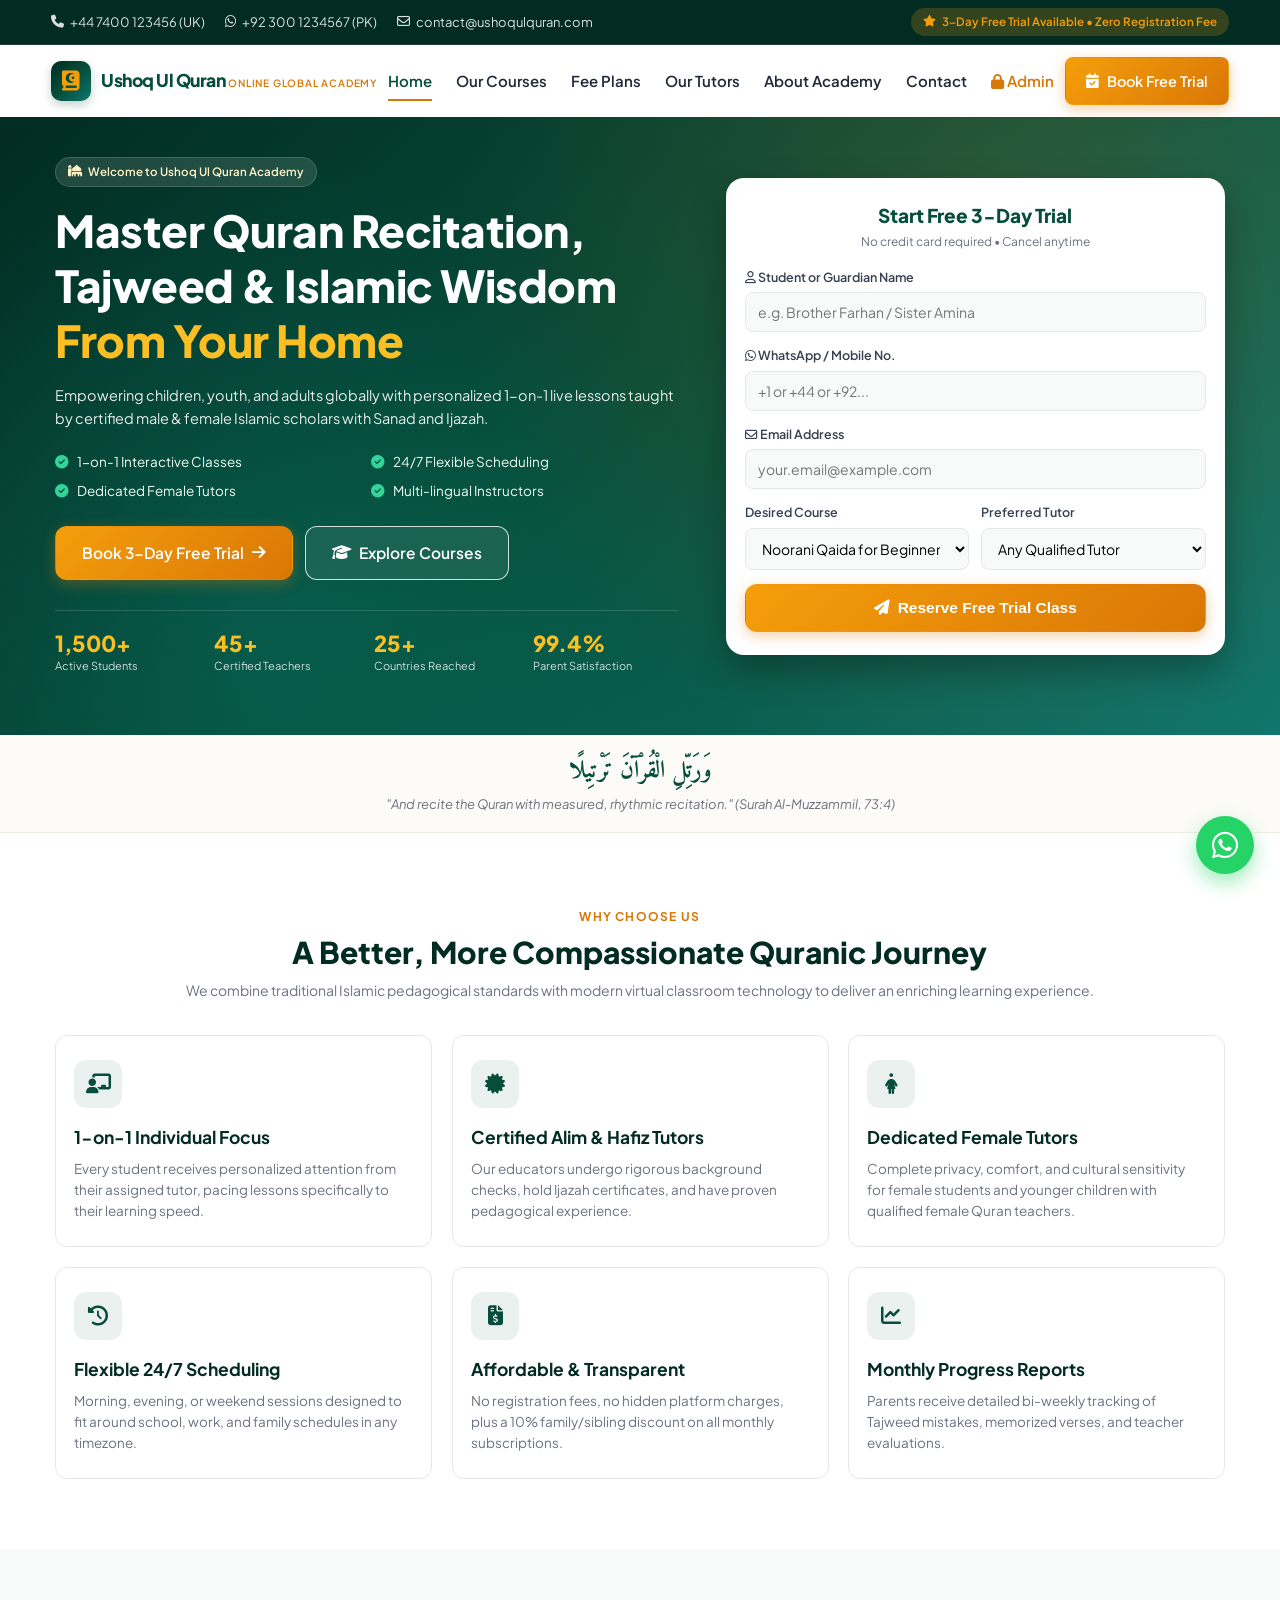
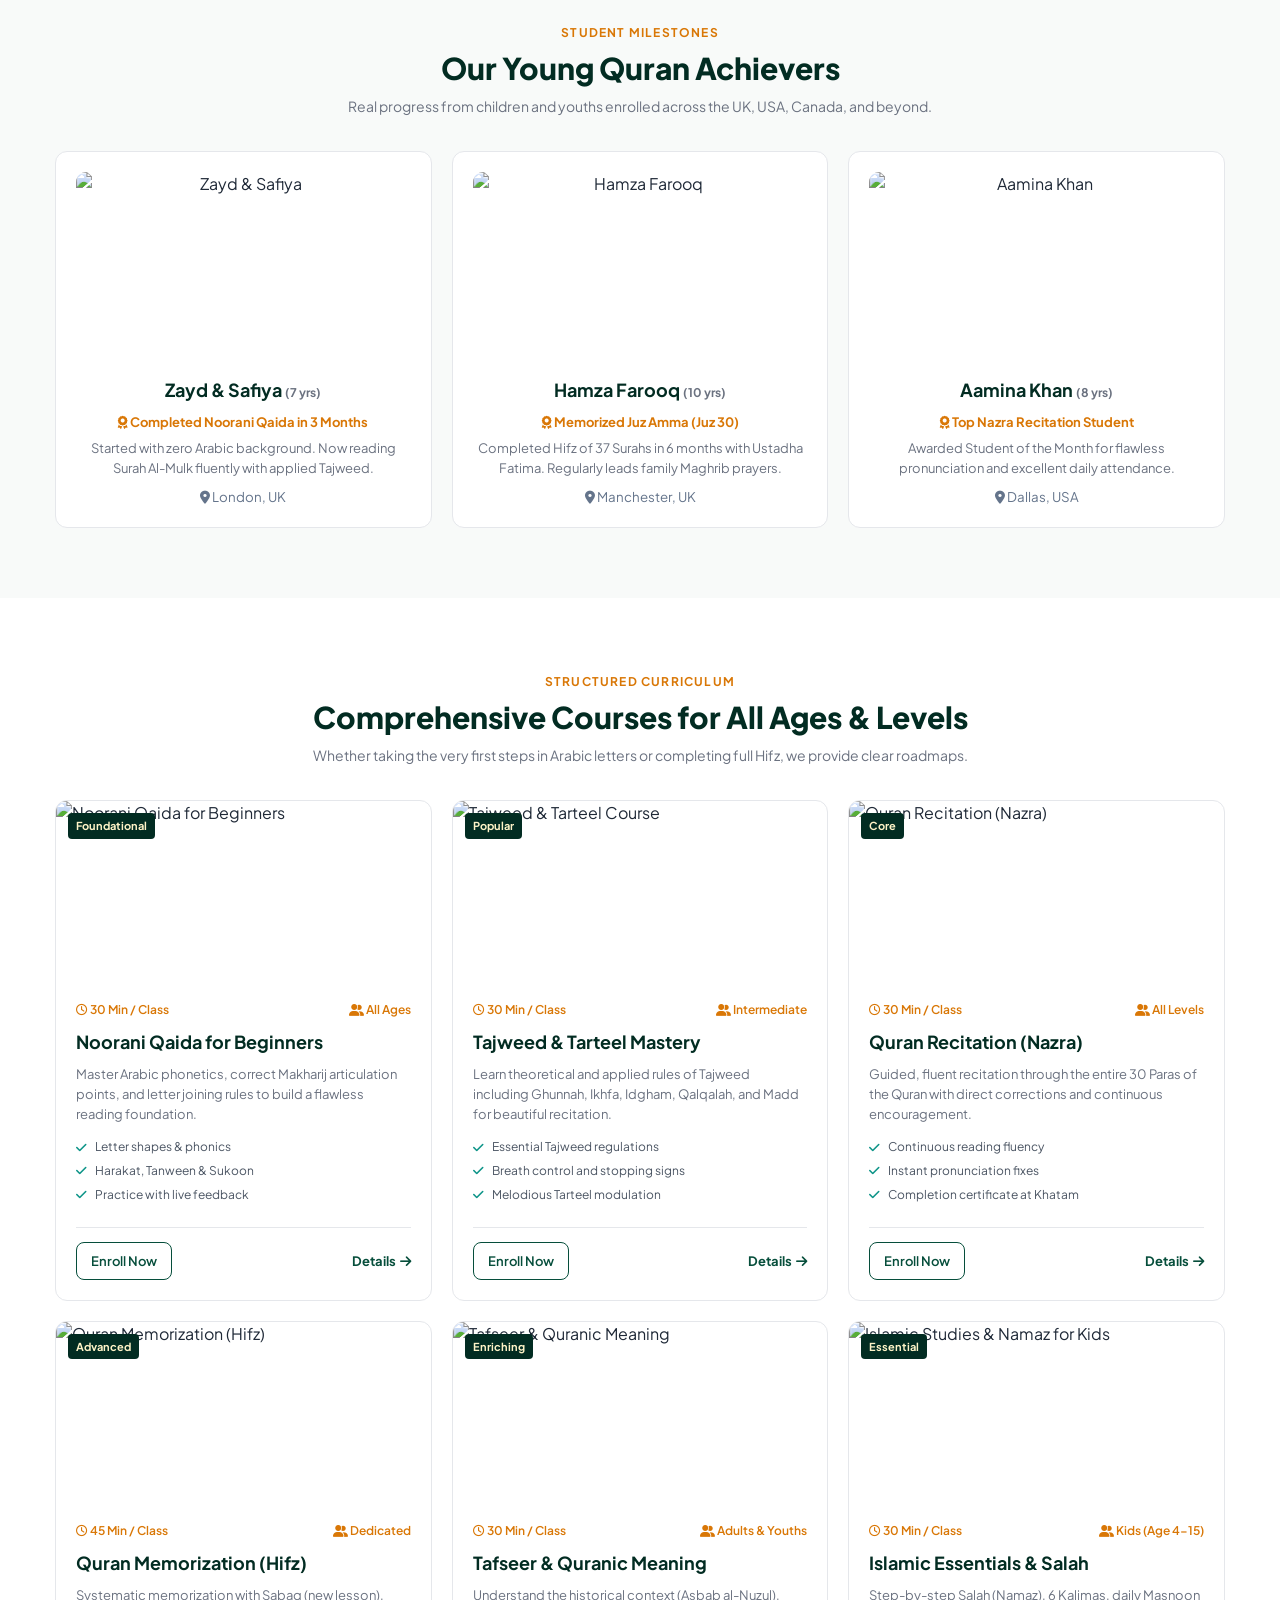
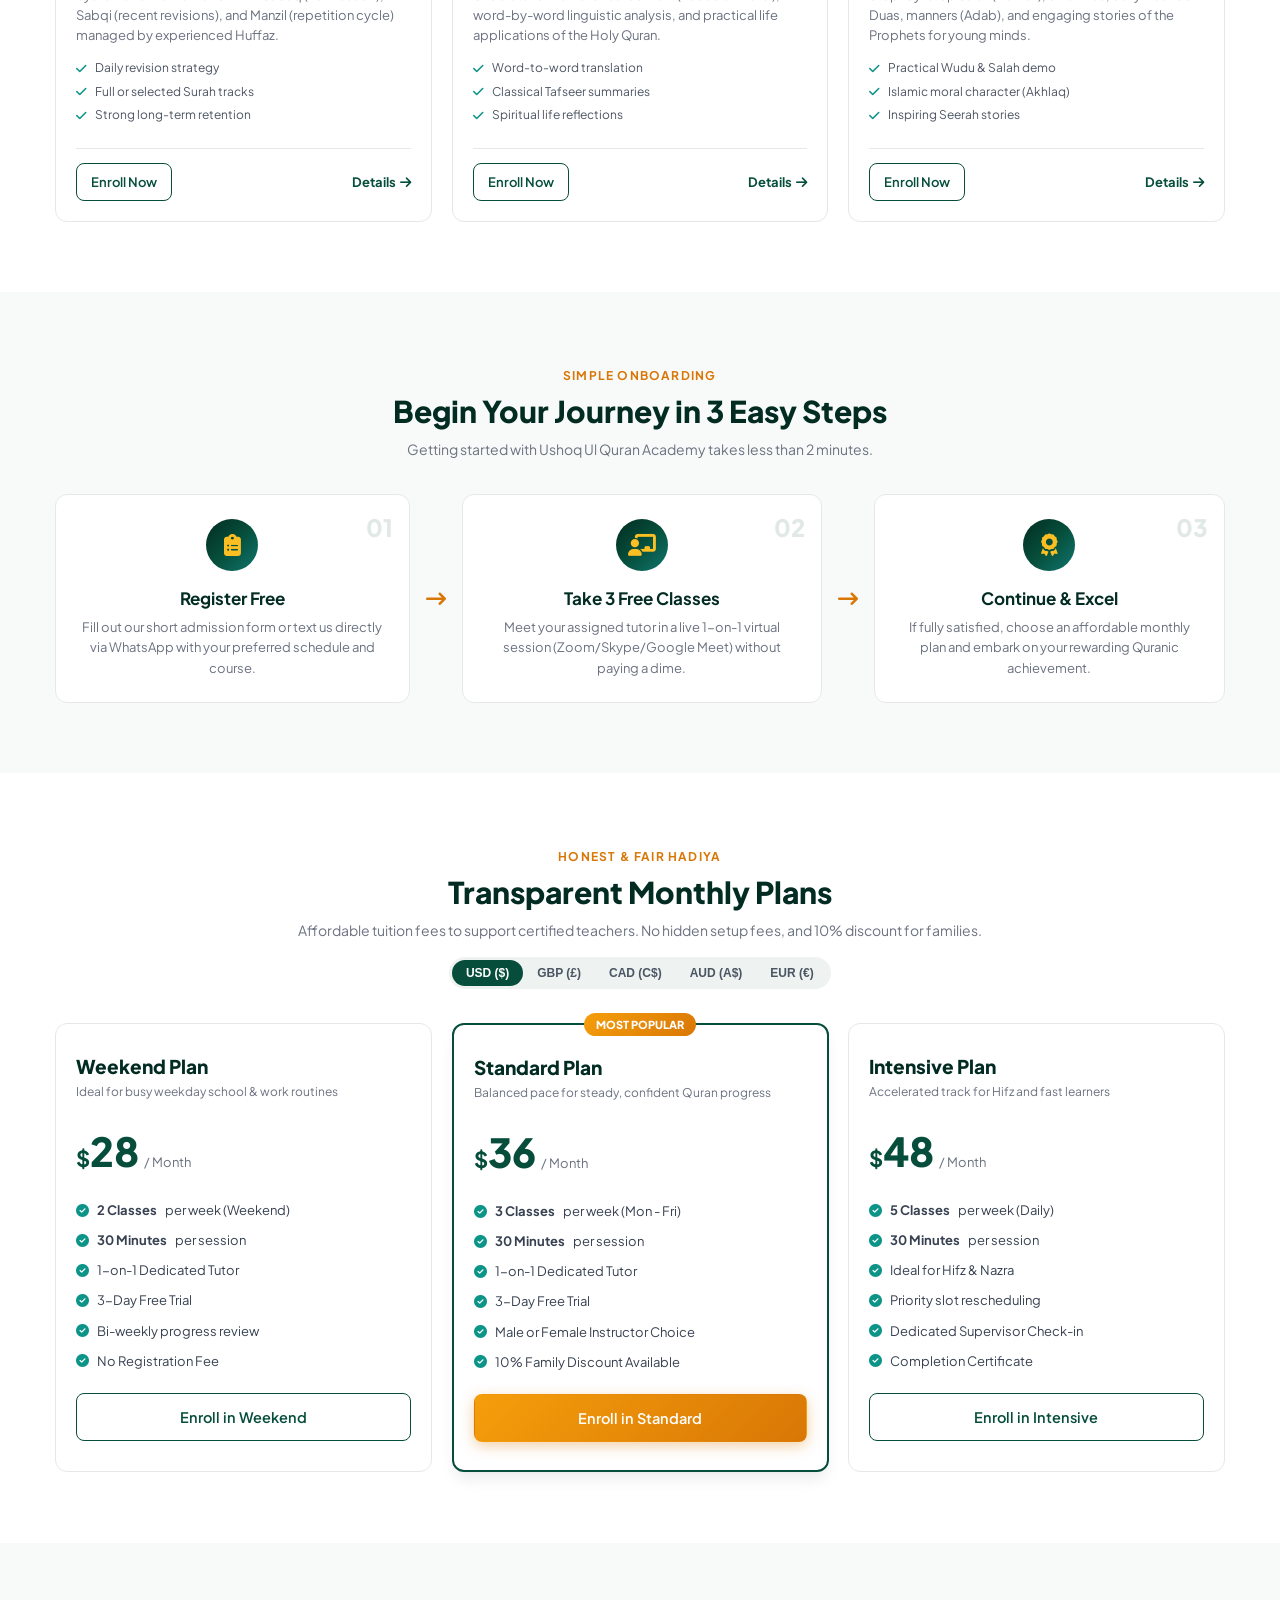
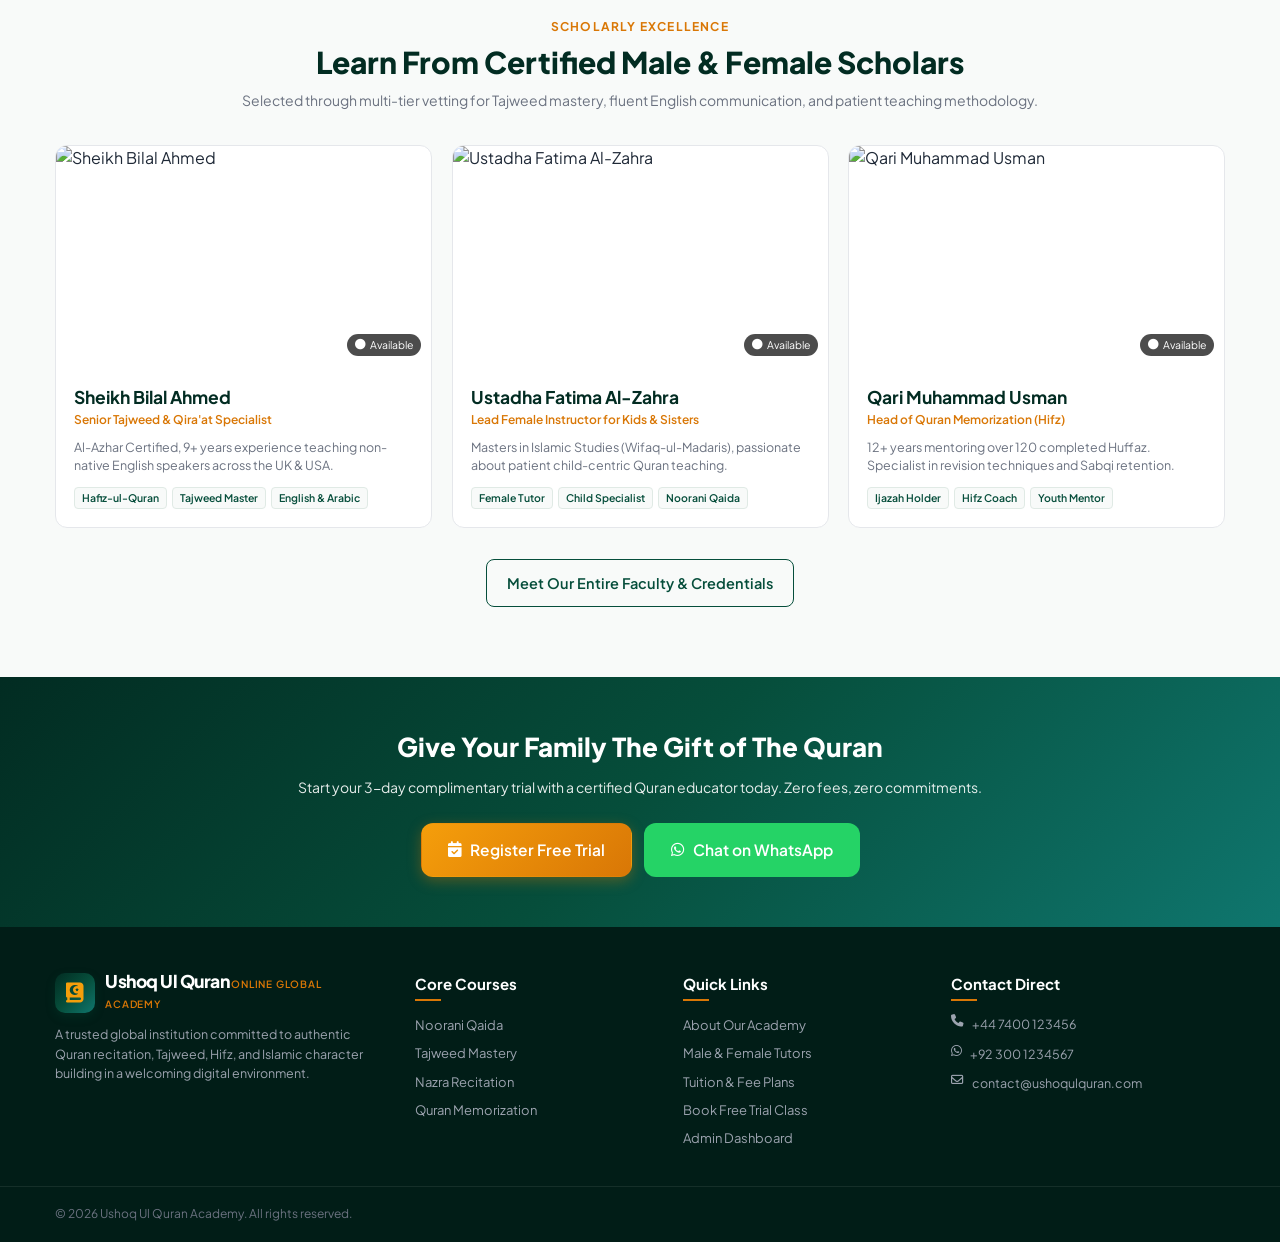
==== index.html @ ecee9811 "Initial commit: Ushoq Ul Quran Academy complete website with Supabase integration, admin dashboard, " ====
<!DOCTYPE html>
<html lang="en">
<head>
  <meta charset="UTF-8" />
  <meta name="viewport" content="width=device-width, initial-scale=1.0, maximum-scale=5.0" />
  <title>Ushoq Ul Quran Academy | Live 1-on-1 Online Quran & Islamic Classes</title>
  <meta name="description" content="Learn Quran online with certified male and female scholars. Tajweed, Noorani Qaida, Hifz, Tafseer, and Arabic classes with flexible schedules & 3 days free trial." />
  <link rel="preconnect" href="https://fonts.googleapis.com">
  <link rel="preconnect" href="https://fonts.gstatic.com" crossorigin>
  <link href="https://fonts.googleapis.com/css2?family=Amiri:ital,wght@0,400;0,700;1,400&family=Plus+Jakarta+Sans:wght@300;400;500;600;700;800&display=swap" rel="stylesheet">
  <link rel="stylesheet" href="https://cdnjs.cloudflare.com/ajax/libs/font-awesome/6.4.0/css/all.min.css">
  <link rel="stylesheet" href="css/style.css" />
  <!-- Security & DevTools Deterrence System -->
  <script src="js/security.js"></script>
  <!-- Supabase CDN Client -->
  <script src="https://cdn.jsdelivr.net/npm/@supabase/supabase-js@2"></script>
</head>
<body>

  <!-- Page Preloader (Islamic Motif & Glowing Spinner) -->
  <div id="pagePreloader" class="page-preloader" aria-hidden="true">
    <div class="preloader-content">
      <div class="preloader-spinner-ring">
        <div class="spinner-circle"></div>
        <div class="preloader-icon-wrap">
          <i class="fa-solid fa-book-quran"></i>
        </div>
      </div>
      <div class="preloader-brand">
        <span class="preloader-title">Ushoq Ul Quran</span>
        <span class="preloader-subtitle">Online Global Academy</span>
      </div>
      <div class="preloader-bar">
        <div class="preloader-progress"></div>
      </div>
    </div>
  </div>

  <!-- Top Announcement Bar -->
  <div class="top-bar">
    <div class="container top-bar-content">
      <div class="top-info">
        <span><i class="fa-solid fa-phone"></i> +44 7400 123456 (UK)</span>
        <span><i class="fa-brands fa-whatsapp"></i> +92 300 1234567 (PK)</span>
        <span><i class="fa-regular fa-envelope"></i> contact@ushoqulquran.com</span>
      </div>
      <div class="top-actions">
        <span class="badge"><i class="fa-solid fa-star"></i> 3-Day Free Trial Available • Zero Registration Fee</span>
        <!-- Top socials: Rendered dynamically, ONLY showing added channels -->
        <div class="top-socials"></div>
      </div>
    </div>
  </div>

  <!-- Header / Navigation -->
  <header class="site-header" id="header">
    <div class="container header-container">
      <a href="index.html" class="logo">
        <div class="logo-icon"><i class="fa-solid fa-book-quran"></i></div>
        <div class="logo-text">
          <span class="brand-title">Ushoq Ul Quran</span>
          <span class="brand-sub">Online Global Academy</span>
        </div>
      </a>

      <nav class="nav-menu" id="navMenu">
        <a href="index.html" class="nav-link active">Home</a>
        <a href="courses.html" class="nav-link">Our Courses</a>
        <a href="fee-plans.html" class="nav-link">Fee Plans</a>
        <a href="tutors.html" class="nav-link">Our Tutors</a>
        <a href="about.html" class="nav-link">About Academy</a>
        <a href="contact.html" class="nav-link">Contact</a>
        <a href="admin.html" class="nav-link" style="color:var(--accent);"><i class="fa-solid fa-lock"></i> Admin</a>
        <a href="admission.html" class="btn btn-outline nav-cta-mobile">Free Trial Registration</a>
      </nav>

      <div class="header-right">
        <a href="admission.html" class="btn btn-primary"><i class="fa-solid fa-calendar-check"></i> Book Free Trial</a>
        <button class="mobile-toggle" id="mobileToggle" aria-label="Toggle navigation">
          <span></span><span></span><span></span>
        </button>
      </div>
    </div>
  </header>

  <!-- Hero Section -->
  <section class="hero-section">
    <div class="hero-bg-overlay"></div>
    <div class="container hero-container">
      <div class="hero-content anim-left">
        <span class="hero-tag"><i class="fa-solid fa-mosque"></i> Welcome to Ushoq Ul Quran Academy</span>
        <h1 class="hero-title">
          Master Quran Recitation, Tajweed & Islamic Wisdom <span class="highlight">From Your Home</span>
        </h1>
        <p class="hero-description">
          Empowering children, youth, and adults globally with personalized 1-on-1 live lessons taught by certified male & female Islamic scholars with Sanad and Ijazah.
        </p>

        <div class="hero-features-row">
          <div class="h-feat"><i class="fa-solid fa-circle-check"></i> 1-on-1 Interactive Classes</div>
          <div class="h-feat"><i class="fa-solid fa-circle-check"></i> 24/7 Flexible Scheduling</div>
          <div class="h-feat"><i class="fa-solid fa-circle-check"></i> Dedicated Female Tutors</div>
          <div class="h-feat"><i class="fa-solid fa-circle-check"></i> Multi-lingual Instructors</div>
        </div>

        <div class="hero-cta-group">
          <a href="admission.html" class="btn btn-primary btn-lg">
            <span>Book 3-Day Free Trial</span>
            <i class="fa-solid fa-arrow-right"></i>
          </a>
          <a href="#courses" class="btn btn-outline-white btn-lg">
            <i class="fa-solid fa-graduation-cap"></i> Explore Courses
          </a>
        </div>

        <div class="hero-stats">
          <div class="stat-card">
            <h4>1,500+</h4>
            <p>Active Students</p>
          </div>
          <div class="stat-card">
            <h4>45+</h4>
            <p>Certified Teachers</p>
          </div>
          <div class="stat-card">
            <h4>25+</h4>
            <p>Countries Reached</p>
          </div>
          <div class="stat-card">
            <h4>99.4%</h4>
            <p>Parent Satisfaction</p>
          </div>
        </div>
      </div>

      <!-- Quick Lead Card (Syncs with Supabase) -->
      <div class="hero-form-wrapper anim-right">
        <div class="lead-form-card">
          <div class="form-header">
            <h3>Start Free 3-Day Trial</h3>
            <p>No credit card required • Cancel anytime</p>
          </div>
          <form class="lead-form" id="quickTrialForm" onsubmit="handleQuickForm(event)">
            <div class="form-group">
              <label><i class="fa-regular fa-user"></i> Student or Guardian Name</label>
              <input type="text" required placeholder="e.g. Brother Farhan / Sister Amina" id="leadName" />
            </div>
            <div class="form-group">
              <label><i class="fa-brands fa-whatsapp"></i> WhatsApp / Mobile No.</label>
              <input type="tel" required placeholder="+1 or +44 or +92..." id="leadPhone" />
            </div>
            <div class="form-group">
              <label><i class="fa-regular fa-envelope"></i> Email Address</label>
              <input type="email" required placeholder="your.email@example.com" id="leadEmail" />
            </div>
            <div class="form-row">
              <div class="form-group half">
                <label>Desired Course</label>
                <select id="leadCourse">
                  <option>Noorani Qaida for Beginners</option>
                  <option>Tajweed & Recitation</option>
                  <option>Quran Memorization (Hifz)</option>
                  <option>Tafseer & Translation</option>
                  <option>Islamic Studies For Kids</option>
                  <option>Quranic Arabic</option>
                </select>
              </div>
              <div class="form-group half">
                <label>Preferred Tutor</label>
                <select id="leadTutor">
                  <option>Any Qualified Tutor</option>
                  <option>Female Tutor Only</option>
                  <option>Male Tutor Only</option>
                </select>
              </div>
            </div>
            <button type="submit" class="btn btn-primary btn-block btn-lg">
              <i class="fa-solid fa-paper-plane"></i> Reserve Free Trial Class
            </button>
            <div id="quickFormStatus" class="form-status"></div>
          </form>
        </div>
      </div>
    </div>
  </section>

  <!-- Quranic Verse Banner -->
  <section class="verse-bar anim-zoom">
    <div class="container text-center">
      <div class="verse-arabic">وَرَتِّلِ الْقُرْآنَ تَرْتِيلًا</div>
      <p class="verse-trans">"And recite the Quran with measured, rhythmic recitation." (Surah Al-Muzzammil, 73:4)</p>
    </div>
  </section>

  <!-- Value Pillars -->
  <section class="section pillars-section">
    <div class="container">
      <div class="section-heading text-center anim-up">
        <span class="sub-title">Why Choose Us</span>
        <h2>A Better, More Compassionate Quranic Journey</h2>
        <p class="section-desc">We combine traditional Islamic pedagogical standards with modern virtual classroom technology to deliver an enriching learning experience.</p>
      </div>

      <div class="pillars-grid">
        <div class="pillar-card anim-up anim-delay-1">
          <div class="pillar-icon"><i class="fa-solid fa-chalkboard-user"></i></div>
          <h3>1-on-1 Individual Focus</h3>
          <p>Every student receives personalized attention from their assigned tutor, pacing lessons specifically to their learning speed.</p>
        </div>
        <div class="pillar-card anim-up anim-delay-2">
          <div class="pillar-icon"><i class="fa-solid fa-certificate"></i></div>
          <h3>Certified Alim & Hafiz Tutors</h3>
          <p>Our educators undergo rigorous background checks, hold Ijazah certificates, and have proven pedagogical experience.</p>
        </div>
        <div class="pillar-card anim-up anim-delay-3">
          <div class="pillar-icon"><i class="fa-solid fa-person-dress"></i></div>
          <h3>Dedicated Female Tutors</h3>
          <p>Complete privacy, comfort, and cultural sensitivity for female students and younger children with qualified female Quran teachers.</p>
        </div>
        <div class="pillar-card anim-up anim-delay-1">
          <div class="pillar-icon"><i class="fa-solid fa-clock-rotate-left"></i></div>
          <h3>Flexible 24/7 Scheduling</h3>
          <p>Morning, evening, or weekend sessions designed to fit around school, work, and family schedules in any timezone.</p>
        </div>
        <div class="pillar-card anim-up anim-delay-2">
          <div class="pillar-icon"><i class="fa-solid fa-file-invoice-dollar"></i></div>
          <h3>Affordable & Transparent</h3>
          <p>No registration fees, no hidden platform charges, plus a 10% family/sibling discount on all monthly subscriptions.</p>
        </div>
        <div class="pillar-card anim-up anim-delay-3">
          <div class="pillar-icon"><i class="fa-solid fa-chart-line"></i></div>
          <h3>Monthly Progress Reports</h3>
          <p>Parents receive detailed bi-weekly tracking of Tajweed mistakes, memorized verses, and teacher evaluations.</p>
        </div>
      </div>
    </div>
  </section>

  <!-- Children & Student Showcase (Dynamic from Supabase) -->
  <section class="section bg-light" id="showcase">
    <div class="container">
      <div class="section-heading text-center">
        <span class="sub-title">Student Milestones</span>
        <h2>Our Young Quran Achievers</h2>
        <p class="section-desc">Real progress from children and youths enrolled across the UK, USA, Canada, and beyond.</p>
      </div>

      <div class="pillars-grid" id="studentShowcaseGrid">
        <div class="pillar-card" style="padding:20px; text-align:center;">
          <img src="https://images.unsplash.com/photo-1543269865-cbf427effbad?auto=format&fit=crop&w=600&q=80" alt="Zayd & Safiya" style="width:100%; height:190px; border-radius:10px; object-fit:cover; margin-bottom:14px;" />
          <h3 style="font-size:18px;">Zayd & Safiya <small style="font-size:12px; color:var(--text-muted);">(7 yrs)</small></h3>
          <p style="color:var(--accent); font-weight:700; font-size:13px; margin-bottom:6px;"><i class="fa-solid fa-award"></i> Completed Noorani Qaida in 3 Months</p>
          <p style="font-size:13px; color:var(--text-muted);">Started with zero Arabic background. Now reading Surah Al-Mulk fluently with applied Tajweed.</p>
          <small style="color:#64748b; margin-top:8px; display:block;"><i class="fa-solid fa-location-dot"></i> London, UK</small>
        </div>

        <div class="pillar-card" style="padding:20px; text-align:center;">
          <img src="https://images.unsplash.com/photo-1503454537195-1dcabb73ffb9?auto=format&fit=crop&w=600&q=80" alt="Hamza Farooq" style="width:100%; height:190px; border-radius:10px; object-fit:cover; margin-bottom:14px;" />
          <h3 style="font-size:18px;">Hamza Farooq <small style="font-size:12px; color:var(--text-muted);">(10 yrs)</small></h3>
          <p style="color:var(--accent); font-weight:700; font-size:13px; margin-bottom:6px;"><i class="fa-solid fa-award"></i> Memorized Juz Amma (Juz 30)</p>
          <p style="font-size:13px; color:var(--text-muted);">Completed Hifz of 37 Surahs in 6 months with Ustadha Fatima. Regularly leads family Maghrib prayers.</p>
          <small style="color:#64748b; margin-top:8px; display:block;"><i class="fa-solid fa-location-dot"></i> Manchester, UK</small>
        </div>

        <div class="pillar-card" style="padding:20px; text-align:center;">
          <img src="https://images.unsplash.com/photo-1516627145497-ae6968895b74?auto=format&fit=crop&w=600&q=80" alt="Aamina Khan" style="width:100%; height:190px; border-radius:10px; object-fit:cover; margin-bottom:14px;" />
          <h3 style="font-size:18px;">Aamina Khan <small style="font-size:12px; color:var(--text-muted);">(8 yrs)</small></h3>
          <p style="color:var(--accent); font-weight:700; font-size:13px; margin-bottom:6px;"><i class="fa-solid fa-award"></i> Top Nazra Recitation Student</p>
          <p style="font-size:13px; color:var(--text-muted);">Awarded Student of the Month for flawless pronunciation and excellent daily attendance.</p>
          <small style="color:#64748b; margin-top:8px; display:block;"><i class="fa-solid fa-location-dot"></i> Dallas, USA</small>
        </div>
      </div>
    </div>
  </section>

  <!-- Courses Section -->
  <section class="section courses-section" id="courses">
    <div class="container">
      <div class="section-heading text-center">
        <span class="sub-title">Structured Curriculum</span>
        <h2>Comprehensive Courses for All Ages & Levels</h2>
        <p class="section-desc">Whether taking the very first steps in Arabic letters or completing full Hifz, we provide clear roadmaps.</p>
      </div>

      <div class="courses-grid">
        <!-- Course 1 -->
        <div class="course-card">
          <div class="course-thumb">
            <img src="https://images.unsplash.com/photo-1609599006353-e629aaabfeae?auto=format&fit=crop&w=700&q=80" alt="Noorani Qaida for Beginners" />
            <span class="course-badge">Foundational</span>
          </div>
          <div class="course-body">
            <div class="course-meta">
              <span><i class="fa-regular fa-clock"></i> 30 Min / Class</span>
              <span><i class="fa-solid fa-user-group"></i> All Ages</span>
            </div>
            <h3>Noorani Qaida for Beginners</h3>
            <p>Master Arabic phonetics, correct Makharij articulation points, and letter joining rules to build a flawless reading foundation.</p>
            <ul class="course-highlights">
              <li><i class="fa-solid fa-check"></i> Letter shapes & phonics</li>
              <li><i class="fa-solid fa-check"></i> Harakat, Tanween & Sukoon</li>
              <li><i class="fa-solid fa-check"></i> Practice with live feedback</li>
            </ul>
            <div class="course-footer">
              <a href="admission.html?course=Noorani+Qaida" class="btn btn-outline btn-sm">Enroll Now</a>
              <a href="courses.html#qaida" class="learn-link">Details <i class="fa-solid fa-arrow-right"></i></a>
            </div>
          </div>
        </div>

        <!-- Course 2 -->
        <div class="course-card">
          <div class="course-thumb">
            <img src="https://images.unsplash.com/photo-1585036156171-384164a8c675?auto=format&fit=crop&w=700&q=80" alt="Tajweed & Tarteel Course" />
            <span class="course-badge">Popular</span>
          </div>
          <div class="course-body">
            <div class="course-meta">
              <span><i class="fa-regular fa-clock"></i> 30 Min / Class</span>
              <span><i class="fa-solid fa-user-group"></i> Intermediate</span>
            </div>
            <h3>Tajweed & Tarteel Mastery</h3>
            <p>Learn theoretical and applied rules of Tajweed including Ghunnah, Ikhfa, Idgham, Qalqalah, and Madd for beautiful recitation.</p>
            <ul class="course-highlights">
              <li><i class="fa-solid fa-check"></i> Essential Tajweed regulations</li>
              <li><i class="fa-solid fa-check"></i> Breath control and stopping signs</li>
              <li><i class="fa-solid fa-check"></i> Melodious Tarteel modulation</li>
            </ul>
            <div class="course-footer">
              <a href="admission.html?course=Tajweed" class="btn btn-outline btn-sm">Enroll Now</a>
              <a href="courses.html#tajweed" class="learn-link">Details <i class="fa-solid fa-arrow-right"></i></a>
            </div>
          </div>
        </div>

        <!-- Course 3 -->
        <div class="course-card">
          <div class="course-thumb">
            <img src="https://images.unsplash.com/photo-1564769625905-50e93615e769?auto=format&fit=crop&w=700&q=80" alt="Quran Recitation (Nazra)" />
            <span class="course-badge">Core</span>
          </div>
          <div class="course-body">
            <div class="course-meta">
              <span><i class="fa-regular fa-clock"></i> 30 Min / Class</span>
              <span><i class="fa-solid fa-user-group"></i> All Levels</span>
            </div>
            <h3>Quran Recitation (Nazra)</h3>
            <p>Guided, fluent recitation through the entire 30 Paras of the Quran with direct corrections and continuous encouragement.</p>
            <ul class="course-highlights">
              <li><i class="fa-solid fa-check"></i> Continuous reading fluency</li>
              <li><i class="fa-solid fa-check"></i> Instant pronunciation fixes</li>
              <li><i class="fa-solid fa-check"></i> Completion certificate at Khatam</li>
            </ul>
            <div class="course-footer">
              <a href="admission.html?course=Recitation" class="btn btn-outline btn-sm">Enroll Now</a>
              <a href="courses.html#recitation" class="learn-link">Details <i class="fa-solid fa-arrow-right"></i></a>
            </div>
          </div>
        </div>

        <!-- Course 4 -->
        <div class="course-card">
          <div class="course-thumb">
            <img src="https://images.unsplash.com/photo-1542816417-0983c9c9ad53?auto=format&fit=crop&w=700&q=80" alt="Quran Memorization (Hifz)" />
            <span class="course-badge">Advanced</span>
          </div>
          <div class="course-body">
            <div class="course-meta">
              <span><i class="fa-regular fa-clock"></i> 45 Min / Class</span>
              <span><i class="fa-solid fa-user-group"></i> Dedicated</span>
            </div>
            <h3>Quran Memorization (Hifz)</h3>
            <p>Systematic memorization with Sabaq (new lesson), Sabqi (recent revisions), and Manzil (repetition cycle) managed by experienced Huffaz.</p>
            <ul class="course-highlights">
              <li><i class="fa-solid fa-check"></i> Daily revision strategy</li>
              <li><i class="fa-solid fa-check"></i> Full or selected Surah tracks</li>
              <li><i class="fa-solid fa-check"></i> Strong long-term retention</li>
            </ul>
            <div class="course-footer">
              <a href="admission.html?course=Hifz" class="btn btn-outline btn-sm">Enroll Now</a>
              <a href="courses.html#hifz" class="learn-link">Details <i class="fa-solid fa-arrow-right"></i></a>
            </div>
          </div>
        </div>

        <!-- Course 5 -->
        <div class="course-card">
          <div class="course-thumb">
            <img src="https://images.unsplash.com/photo-1584281729288-897488f5791a?auto=format&fit=crop&w=700&q=80" alt="Tafseer & Quranic Meaning" />
            <span class="course-badge">Enriching</span>
          </div>
          <div class="course-body">
            <div class="course-meta">
              <span><i class="fa-regular fa-clock"></i> 30 Min / Class</span>
              <span><i class="fa-solid fa-user-group"></i> Adults & Youths</span>
            </div>
            <h3>Tafseer & Quranic Meaning</h3>
            <p>Understand the historical context (Asbab al-Nuzul), word-by-word linguistic analysis, and practical life applications of the Holy Quran.</p>
            <ul class="course-highlights">
              <li><i class="fa-solid fa-check"></i> Word-to-word translation</li>
              <li><i class="fa-solid fa-check"></i> Classical Tafseer summaries</li>
              <li><i class="fa-solid fa-check"></i> Spiritual life reflections</li>
            </ul>
            <div class="course-footer">
              <a href="admission.html?course=Tafseer" class="btn btn-outline btn-sm">Enroll Now</a>
              <a href="courses.html#tafseer" class="learn-link">Details <i class="fa-solid fa-arrow-right"></i></a>
            </div>
          </div>
        </div>

        <!-- Course 6 -->
        <div class="course-card">
          <div class="course-thumb">
            <img src="https://images.unsplash.com/photo-1590076215667-875d4ef2d7ee?auto=format&fit=crop&w=700&q=80" alt="Islamic Studies & Namaz for Kids" />
            <span class="course-badge">Essential</span>
          </div>
          <div class="course-body">
            <div class="course-meta">
              <span><i class="fa-regular fa-clock"></i> 30 Min / Class</span>
              <span><i class="fa-solid fa-user-group"></i> Kids (Age 4-15)</span>
            </div>
            <h3>Islamic Essentials & Salah</h3>
            <p>Step-by-step Salah (Namaz), 6 Kalimas, daily Masnoon Duas, manners (Adab), and engaging stories of the Prophets for young minds.</p>
            <ul class="course-highlights">
              <li><i class="fa-solid fa-check"></i> Practical Wudu & Salah demo</li>
              <li><i class="fa-solid fa-check"></i> Islamic moral character (Akhlaq)</li>
              <li><i class="fa-solid fa-check"></i> Inspiring Seerah stories</li>
            </ul>
            <div class="course-footer">
              <a href="admission.html?course=Islamic+Studies" class="btn btn-outline btn-sm">Enroll Now</a>
              <a href="courses.html#islamic-studies" class="learn-link">Details <i class="fa-solid fa-arrow-right"></i></a>
            </div>
          </div>
        </div>
      </div>
    </div>
  </section>

  <!-- How It Works Section -->
  <section class="section how-it-works bg-light">
    <div class="container">
      <div class="section-heading text-center anim-up">
        <span class="sub-title">Simple Onboarding</span>
        <h2>Begin Your Journey in 3 Easy Steps</h2>
        <p class="section-desc">Getting started with Ushoq Ul Quran Academy takes less than 2 minutes.</p>
      </div>

      <div class="steps-grid">
        <div class="step-card anim-up anim-delay-1">
          <div class="step-num">01</div>
          <div class="step-icon"><i class="fa-solid fa-clipboard-list"></i></div>
          <h3>Register Free</h3>
          <p>Fill out our short admission form or text us directly via WhatsApp with your preferred schedule and course.</p>
        </div>
        <div class="step-arrow"><i class="fa-solid fa-arrow-right-long"></i></div>
        <div class="step-card anim-up anim-delay-2">
          <div class="step-num">02</div>
          <div class="step-icon"><i class="fa-solid fa-chalkboard-user"></i></div>
          <h3>Take 3 Free Classes</h3>
          <p>Meet your assigned tutor in a live 1-on-1 virtual session (Zoom/Skype/Google Meet) without paying a dime.</p>
        </div>
        <div class="step-arrow"><i class="fa-solid fa-arrow-right-long"></i></div>
        <div class="step-card anim-up anim-delay-3">
          <div class="step-num">03</div>
          <div class="step-icon"><i class="fa-solid fa-award"></i></div>
          <h3>Continue & Excel</h3>
          <p>If fully satisfied, choose an affordable monthly plan and embark on your rewarding Quranic achievement.</p>
        </div>
      </div>
    </div>
  </section>

  <!-- Pricing Preview Section -->
  <section class="section pricing-section" id="pricing">
    <div class="container">
      <div class="section-heading text-center anim-up">
        <span class="sub-title">Honest & Fair Hadiya</span>
        <h2>Transparent Monthly Plans</h2>
        <p class="section-desc">Affordable tuition fees to support certified teachers. No hidden setup fees, and 10% discount for families.</p>

        <!-- Currency Selector -->
        <div class="currency-tabs" id="currencyTabs">
          <button class="curr-btn active" data-curr="usd">USD ($)</button>
          <button class="curr-btn" data-curr="gbp">GBP (£)</button>
          <button class="curr-btn" data-curr="cad">CAD (C$)</button>
          <button class="curr-btn" data-curr="aud">AUD (A$)</button>
          <button class="curr-btn" data-curr="eur">EUR (€)</button>
        </div>
      </div>

      <div class="pricing-grid" id="pricingGrid">
        <!-- Weekend Plan -->
        <div class="price-card anim-up anim-delay-1">
          <div class="price-header">
            <h3>Weekend Plan</h3>
            <p>Ideal for busy weekday school & work routines</p>
          </div>
          <div class="price-value">
            <span class="curr-symbol">$</span><span class="curr-val" data-usd="28" data-gbp="20" data-cad="38" data-aud="42" data-eur="26">28</span>
            <span class="period">/ Month</span>
          </div>
          <ul class="price-features">
            <li><i class="fa-solid fa-circle-check"></i> <strong>2 Classes</strong> per week (Weekend)</li>
            <li><i class="fa-solid fa-circle-check"></i> <strong>30 Minutes</strong> per session</li>
            <li><i class="fa-solid fa-circle-check"></i> 1-on-1 Dedicated Tutor</li>
            <li><i class="fa-solid fa-circle-check"></i> 3-Day Free Trial</li>
            <li><i class="fa-solid fa-circle-check"></i> Bi-weekly progress review</li>
            <li><i class="fa-solid fa-circle-check"></i> No Registration Fee</li>
          </ul>
          <a href="admission.html?plan=Weekend" class="btn btn-outline btn-block">Enroll in Weekend</a>
        </div>

        <!-- Standard Plan (Featured) -->
        <div class="price-card featured anim-up anim-delay-2">
          <div class="featured-ribbon">Most Popular</div>
          <div class="price-header">
            <h3>Standard Plan</h3>
            <p>Balanced pace for steady, confident Quran progress</p>
          </div>
          <div class="price-value">
            <span class="curr-symbol">$</span><span class="curr-val" data-usd="36" data-gbp="26" data-cad="48" data-aud="54" data-eur="34">36</span>
            <span class="period">/ Month</span>
          </div>
          <ul class="price-features">
            <li><i class="fa-solid fa-circle-check"></i> <strong>3 Classes</strong> per week (Mon - Fri)</li>
            <li><i class="fa-solid fa-circle-check"></i> <strong>30 Minutes</strong> per session</li>
            <li><i class="fa-solid fa-circle-check"></i> 1-on-1 Dedicated Tutor</li>
            <li><i class="fa-solid fa-circle-check"></i> 3-Day Free Trial</li>
            <li><i class="fa-solid fa-circle-check"></i> Male or Female Instructor Choice</li>
            <li><i class="fa-solid fa-circle-check"></i> 10% Family Discount Available</li>
          </ul>
          <a href="admission.html?plan=Standard" class="btn btn-primary btn-block">Enroll in Standard</a>
        </div>

        <!-- Intensive Plan -->
        <div class="price-card anim-up anim-delay-3">
          <div class="price-header">
            <h3>Intensive Plan</h3>
            <p>Accelerated track for Hifz and fast learners</p>
          </div>
          <div class="price-value">
            <span class="curr-symbol">$</span><span class="curr-val" data-usd="48" data-gbp="35" data-cad="65" data-aud="72" data-eur="45">48</span>
            <span class="period">/ Month</span>
          </div>
          <ul class="price-features">
            <li><i class="fa-solid fa-circle-check"></i> <strong>5 Classes</strong> per week (Daily)</li>
            <li><i class="fa-solid fa-circle-check"></i> <strong>30 Minutes</strong> per session</li>
            <li><i class="fa-solid fa-circle-check"></i> Ideal for Hifz & Nazra</li>
            <li><i class="fa-solid fa-circle-check"></i> Priority slot rescheduling</li>
            <li><i class="fa-solid fa-circle-check"></i> Dedicated Supervisor Check-in</li>
            <li><i class="fa-solid fa-circle-check"></i> Completion Certificate</li>
          </ul>
          <a href="admission.html?plan=Intensive" class="btn btn-outline btn-block">Enroll in Intensive</a>
        </div>
      </div>
    </div>
  </section>

  <!-- Tutors Preview Section (Dynamic from Supabase) -->
  <section class="section tutors-section bg-light">
    <div class="container">
      <div class="section-heading text-center anim-up">
        <span class="sub-title">Scholarly Excellence</span>
        <h2>Learn From Certified Male & Female Scholars</h2>
        <p class="section-desc">Selected through multi-tier vetting for Tajweed mastery, fluent English communication, and patient teaching methodology.</p>
      </div>

      <div class="tutors-grid">
        <div class="tutor-card anim-up anim-delay-1">
          <div class="tutor-avatar">
            <img src="https://images.unsplash.com/photo-1507003211169-0a1dd7228f2d?auto=format&fit=crop&w=400&q=80" alt="Sheikh Bilal Ahmed" />
            <span class="tutor-status online"><i class="fa-solid fa-circle"></i> Available</span>
          </div>
          <div class="tutor-info">
            <h3>Sheikh Bilal Ahmed</h3>
            <span class="tutor-role">Senior Tajweed & Qira'at Specialist</span>
            <p>Al-Azhar Certified, 9+ years experience teaching non-native English speakers across the UK & USA.</p>
            <div class="tutor-tags">
              <span>Hafiz-ul-Quran</span>
              <span>Tajweed Master</span>
              <span>English & Arabic</span>
            </div>
          </div>
        </div>

        <div class="tutor-card anim-up anim-delay-2">
          <div class="tutor-avatar">
            <img src="https://images.unsplash.com/photo-1573496359142-b8d87734a5a2?auto=format&fit=crop&w=400&q=80" alt="Ustadha Fatima Al-Zahra" />
            <span class="tutor-status online"><i class="fa-solid fa-circle"></i> Available</span>
          </div>
          <div class="tutor-info">
            <h3>Ustadha Fatima Al-Zahra</h3>
            <span class="tutor-role">Lead Female Instructor for Kids & Sisters</span>
            <p>Masters in Islamic Studies (Wifaq-ul-Madaris), passionate about patient child-centric Quran teaching.</p>
            <div class="tutor-tags">
              <span>Female Tutor</span>
              <span>Child Specialist</span>
              <span>Noorani Qaida</span>
            </div>
          </div>
        </div>

        <div class="tutor-card anim-up anim-delay-3">
          <div class="tutor-avatar">
            <img src="https://images.unsplash.com/photo-1500648767791-00dcc994a43e?auto=format&fit=crop&w=400&q=80" alt="Qari Muhammad Usman" />
            <span class="tutor-status online"><i class="fa-solid fa-circle"></i> Available</span>
          </div>
          <div class="tutor-info">
            <h3>Qari Muhammad Usman</h3>
            <span class="tutor-role">Head of Quran Memorization (Hifz)</span>
            <p>12+ years mentoring over 120 completed Huffaz. Specialist in revision techniques and Sabqi retention.</p>
            <div class="tutor-tags">
              <span>Ijazah Holder</span>
              <span>Hifz Coach</span>
              <span>Youth Mentor</span>
            </div>
          </div>
        </div>
      </div>

      <div class="text-center mt-4 anim-up">
        <a href="tutors.html" class="btn btn-outline">Meet Our Entire Faculty & Credentials</a>
      </div>
    </div>
  </section>

  <!-- CTA Banner -->
  <section class="cta-banner anim-zoom">
    <div class="container text-center">
      <h2>Give Your Family The Gift of The Quran</h2>
      <p>Start your 3-day complimentary trial with a certified Quran educator today. Zero fees, zero commitments.</p>
      <div class="cta-banner-buttons">
        <a href="admission.html" class="btn btn-primary btn-lg"><i class="fa-solid fa-calendar-check"></i> Register Free Trial</a>
        <a href="https://wa.me/923001234567?text=Assalam-o-Alaikum%2C%20I%20am%20interested%20in%20a%20Free%20Trial%20at%20Ushoq%20Ul%20Quran%20Academy" target="_blank" class="btn btn-whatsapp btn-lg">
          <i class="fa-brands fa-whatsapp"></i> Chat on WhatsApp
        </a>
      </div>
    </div>
  </section>

  <!-- Footer -->
  <footer class="site-footer">
    <div class="container footer-content">
      <div class="footer-col brand-col">
        <div class="logo footer-logo">
          <div class="logo-icon"><i class="fa-solid fa-book-quran"></i></div>
          <div class="logo-text">
            <span class="brand-title">Ushoq Ul Quran</span>
            <span class="brand-sub">Online Global Academy</span>
          </div>
        </div>
        <p>A trusted global institution committed to authentic Quran recitation, Tajweed, Hifz, and Islamic character building in a welcoming digital environment.</p>
        <!-- Footer socials: Rendered dynamically, ONLY showing added channels -->
        <div class="footer-socials"></div>
      </div>

      <div class="footer-col">
        <h4>Core Courses</h4>
        <ul class="footer-links">
          <li><a href="courses.html#qaida">Noorani Qaida</a></li>
          <li><a href="courses.html#tajweed">Tajweed Mastery</a></li>
          <li><a href="courses.html#recitation">Nazra Recitation</a></li>
          <li><a href="courses.html#hifz">Quran Memorization</a></li>
        </ul>
      </div>

      <div class="footer-col">
        <h4>Quick Links</h4>
        <ul class="footer-links">
          <li><a href="about.html">About Our Academy</a></li>
          <li><a href="tutors.html">Male & Female Tutors</a></li>
          <li><a href="fee-plans.html">Tuition & Fee Plans</a></li>
          <li><a href="admission.html">Book Free Trial Class</a></li>
          <li><a href="admin.html">Admin Dashboard</a></li>
        </ul>
      </div>

      <div class="footer-col">
        <h4>Contact Direct</h4>
        <div class="contact-info-list">
          <p><i class="fa-solid fa-phone"></i> +44 7400 123456</p>
          <p><i class="fa-brands fa-whatsapp"></i> +92 300 1234567</p>
          <p><i class="fa-regular fa-envelope"></i> contact@ushoqulquran.com</p>
        </div>
        <!-- Also placed under Contact Direct for high visibility -->
        <div class="footer-socials" style="margin-top:14px;"></div>
      </div>
    </div>
    <div class="footer-bottom">
      <div class="container footer-bottom-content">
        <p>&copy; 2026 Ushoq Ul Quran Academy. All rights reserved.</p>
      </div>
    </div>
  </footer>

  <a href="https://wa.me/923001234567" target="_blank" class="floating-whatsapp" aria-label="Chat on WhatsApp">
    <i class="fa-brands fa-whatsapp"></i>
  </a>

  <!-- Supabase Scripts -->
  <script src="js/supabase-client.js"></script>
  <script src="js/main.js"></script>
</body>
</html>
---- css/style.css ----
/* ==========================================================================
   Ushoq Ul Quran Academy - Custom CSS Design System
   Mobile-First Architecture & Fully Responsive Across All Devices
   ========================================================================== */

:root {
  --primary: #064e3b;
  --primary-dark: #022c22;
  --primary-light: #0d9488;
  --accent: #d97706;
  --accent-hover: #b45309;
  --accent-gold: #f59e0b;
  --gold-gradient: linear-gradient(135deg, #f59e0b 0%, #d97706 100%);
  --emerald-gradient: linear-gradient(135deg, #022c22 0%, #064e3b 50%, #0f766e 100%);

  --text-dark: #1f2937;
  --text-muted: #6b7280;
  --text-light: #9ca3af;
  --bg-white: #ffffff;
  --bg-light: #f8faf9;
  --bg-card: #ffffff;
  --border-light: #e5e7eb;
  --border-focus: #064e3b;

  --whatsapp: #25d366;
  --whatsapp-hover: #1ebd5b;

  --shadow-sm: 0 1px 3px rgba(0, 0, 0, 0.05);
  --shadow-md: 0 4px 6px -1px rgba(0, 0, 0, 0.07), 0 2px 4px -2px rgba(0, 0, 0, 0.05);
  --shadow-lg: 0 10px 15px -3px rgba(0, 0, 0, 0.08), 0 4px 6px -4px rgba(0, 0, 0, 0.04);
  --shadow-xl: 0 20px 25px -5px rgba(0, 0, 0, 0.1), 0 8px 10px -6px rgba(0, 0, 0, 0.04);

  --font-main: 'Plus Jakarta Sans', -apple-system, BlinkMacSystemFont, "Segoe UI", Roboto, sans-serif;
  --font-arabic: 'Amiri', serif;
  --radius: 12px;
  --radius-sm: 8px;
  --radius-lg: 18px;
}

/* ==========================================================================
   1. GLOBAL RESET & MOBILE-FIRST BASE
   ========================================================================== */
* {
  margin: 0;
  padding: 0;
  box-sizing: border-box;
  -webkit-tap-highlight-color: transparent;
}

html {
  scroll-behavior: smooth;
  font-size: 16px;
  width: 100%;
  overflow-x: hidden;
}

body {
  font-family: var(--font-main);
  background-color: var(--bg-white);
  color: var(--text-dark);
  line-height: 1.55;
  font-size: 0.95rem;
  width: 100%;
  overflow-x: hidden;
  position: relative;
}

a {
  text-decoration: none;
  color: inherit;
  transition: all 0.25s ease;
}

img {
  max-width: 100%;
  height: auto;
  display: block;
  object-fit: cover;
}

ul {
  list-style: none;
}

.container {
  width: 92%;
  max-width: 1200px;
  margin: 0 auto;
  padding: 0 4px;
}

/* ==========================================================================
   2. BUTTONS & BADGES (TOUCH-FRIENDLY FOR MOBILE)
   ========================================================================== */
.btn {
  display: inline-flex;
  align-items: center;
  justify-content: center;
  gap: 8px;
  padding: 12px 20px;
  min-height: 44px; /* Apple iOS standard tap target */
  border-radius: var(--radius-sm);
  font-weight: 600;
  font-size: 14.5px;
  cursor: pointer;
  border: 1px solid transparent;
  transition: all 0.25s ease;
  text-align: center;
  user-select: none;
}

.btn-primary {
  background: var(--gold-gradient);
  color: #ffffff;
  box-shadow: 0 4px 14px rgba(217, 119, 6, 0.35);
}

.btn-primary:hover {
  background: linear-gradient(135deg, #d97706 0%, #b45309 100%);
  transform: translateY(-2px);
  box-shadow: 0 6px 20px rgba(217, 119, 6, 0.45);
}

.btn-outline {
  border-color: var(--primary);
  color: var(--primary);
  background: transparent;
}

.btn-outline:hover {
  background: var(--primary);
  color: #ffffff;
}

.btn-outline-white {
  border-color: rgba(255, 255, 255, 0.8);
  color: #ffffff;
  background: rgba(255, 255, 255, 0.08);
  backdrop-filter: blur(4px);
}

.btn-outline-white:hover {
  background: #ffffff;
  color: var(--primary-dark);
}

.btn-whatsapp {
  background: var(--whatsapp);
  color: #ffffff;
}

.btn-whatsapp:hover {
  background: var(--whatsapp-hover);
  color: #ffffff;
  transform: translateY(-2px);
}

.btn-lg {
  padding: 14px 26px;
  font-size: 15.5px;
  border-radius: var(--radius);
}

.btn-sm {
  padding: 8px 14px;
  font-size: 13px;
  min-height: 36px;
}

.btn-block {
  display: flex;
  width: 100%;
}

.badge {
  display: inline-flex;
  align-items: center;
  gap: 6px;
  padding: 5px 12px;
  border-radius: 9999px;
  font-size: 11.5px;
  font-weight: 600;
  background: rgba(245, 158, 11, 0.2);
  color: #f59e0b;
}

/* ==========================================================================
   3. TOP BAR (DESKTOP ONLY, HIDDEN ON MOBILE)
   ========================================================================== */
.top-bar {
  display: none;
  background: var(--primary-dark);
  color: rgba(255, 255, 255, 0.85);
  font-size: 13px;
  border-bottom: 1px solid rgba(255, 255, 255, 0.1);
}

.top-bar-content {
  display: flex;
  justify-content: space-between;
  align-items: center;
  padding: 8px 0;
}

.top-info {
  display: flex;
  align-items: center;
  gap: 20px;
}

.top-info span {
  display: inline-flex;
  align-items: center;
  gap: 6px;
}

.top-actions {
  display: flex;
  align-items: center;
  gap: 16px;
}

.top-socials {
  display: flex;
  gap: 8px;
}

.top-socials a {
  color: rgba(255, 255, 255, 0.7);
  font-size: 12px;
  width: 24px;
  height: 24px;
  border-radius: 50%;
  background: rgba(255, 255, 255, 0.1);
  display: flex;
  align-items: center;
  justify-content: center;
}

/* ==========================================================================
   4. HEADER & MOBILE NAVIGATION MENU
   ========================================================================== */
.site-header {
  position: sticky;
  top: 0;
  background: #ffffff;
  z-index: 1000;
  box-shadow: var(--shadow-sm);
  transition: all 0.3s ease;
}

.header-container {
  display: flex;
  align-items: center;
  justify-content: space-between;
  padding: 12px 0;
}

.logo {
  display: flex;
  align-items: center;
  gap: 10px;
}

.logo-icon {
  width: 40px;
  height: 40px;
  background: var(--emerald-gradient);
  color: #f59e0b;
  border-radius: 10px;
  display: flex;
  align-items: center;
  justify-content: center;
  font-size: 20px;
  box-shadow: 0 4px 10px rgba(6, 78, 59, 0.25);
  flex-shrink: 0;
}

.brand-title {
  font-size: 17.5px;
  font-weight: 800;
  color: var(--primary);
  line-height: 1.1;
  letter-spacing: -0.5px;
}

.brand-sub {
  font-size: 10px;
  font-weight: 600;
  color: var(--accent);
  text-transform: uppercase;
  letter-spacing: 0.8px;
}

/* Mobile Nav Drawer */
.nav-menu {
  position: fixed;
  top: 64px;
  left: 0;
  right: 0;
  bottom: 0;
  background: #ffffff;
  flex-direction: column;
  padding: 24px;
  gap: 16px;
  transform: translateY(-110%);
  opacity: 0;
  pointer-events: none;
  transition: all 0.3s cubic-bezier(0.4, 0, 0.2, 1);
  z-index: 999;
  overflow-y: auto;
  display: flex;
}

.nav-menu.open {
  transform: translateY(0);
  opacity: 1;
  pointer-events: all;
}

.nav-link {
  font-size: 16px;
  font-weight: 600;
  color: var(--text-dark);
  padding: 12px 0;
  border-bottom: 1px solid var(--border-light);
  display: block;
}

.nav-link:hover,
.nav-link.active {
  color: var(--primary);
}

.nav-cta-mobile {
  display: flex;
  width: 100%;
  margin-top: 10px;
}

.header-right {
  display: flex;
  align-items: center;
  gap: 10px;
}

.header-right .btn-primary {
  display: none;
}

.mobile-toggle {
  display: flex;
  background: none;
  border: none;
  cursor: pointer;
  padding: 8px;
  flex-direction: column;
  gap: 5px;
}

.mobile-toggle span {
  width: 22px;
  height: 2.5px;
  background: var(--primary);
  transition: all 0.3s;
  border-radius: 2px;
}

/* ==========================================================================
   5. HERO SECTION (MOBILE OPTIMIZED)
   ========================================================================== */
.hero-section {
  position: relative;
  background: var(--emerald-gradient);
  color: #ffffff;
  padding: 40px 0 60px;
  overflow: hidden;
}

.hero-bg-overlay {
  position: absolute;
  inset: 0;
  background-image: radial-gradient(circle at 80% 20%, rgba(217, 119, 6, 0.18) 0%, transparent 50%),
                    radial-gradient(circle at 20% 80%, rgba(13, 148, 136, 0.25) 0%, transparent 40%);
  pointer-events: none;
}

.hero-container {
  position: relative;
  display: flex;
  flex-direction: column;
  gap: 36px;
}

.hero-content {
  text-align: center;
}

.hero-tag {
  display: inline-flex;
  align-items: center;
  gap: 6px;
  background: rgba(255, 255, 255, 0.12);
  color: #fef3c7;
  padding: 5px 12px;
  border-radius: 9999px;
  font-size: 11.5px;
  font-weight: 600;
  margin-bottom: 16px;
  border: 1px solid rgba(255, 255, 255, 0.15);
}

.hero-title {
  font-size: 28px;
  font-weight: 800;
  line-height: 1.25;
  margin-bottom: 16px;
  letter-spacing: -0.5px;
}

.hero-title .highlight {
  color: #fbbf24;
}

.hero-description {
  font-size: 14.5px;
  color: rgba(255, 255, 255, 0.9);
  margin-bottom: 22px;
  line-height: 1.6;
}

.hero-features-row {
  display: grid;
  grid-template-columns: 1fr;
  gap: 8px;
  margin-bottom: 24px;
  text-align: left;
}

.h-feat {
  font-size: 13.5px;
  display: flex;
  align-items: center;
  gap: 8px;
  color: #f0fdf4;
}

.h-feat i {
  color: #34d399;
}

.hero-cta-group {
  display: flex;
  flex-direction: column;
  gap: 12px;
  margin-bottom: 30px;
}

.hero-stats {
  display: grid;
  grid-template-columns: repeat(2, 1fr);
  gap: 14px;
  padding-top: 20px;
  border-top: 1px solid rgba(255, 255, 255, 0.15);
}

.stat-card h4 {
  font-size: 22px;
  font-weight: 800;
  color: #fbbf24;
  line-height: 1.1;
}

.stat-card p {
  font-size: 11px;
  color: rgba(255, 255, 255, 0.8);
  margin-top: 2px;
}

/* Quick Lead Card in Hero */
.lead-form-card {
  background: #ffffff;
  color: var(--text-dark);
  border-radius: var(--radius-lg);
  padding: 22px 18px;
  box-shadow: 0 15px 35px rgba(0, 0, 0, 0.3);
  border: 1px solid rgba(255, 255, 255, 0.2);
}

.form-header {
  text-align: center;
  margin-bottom: 16px;
}

.form-header h3 {
  font-size: 19px;
  font-weight: 800;
  color: var(--primary);
}

.form-header p {
  font-size: 12px;
  color: var(--text-muted);
  margin-top: 3px;
}

.form-group {
  margin-bottom: 14px;
}

.form-group label {
  display: block;
  font-size: 12.5px;
  font-weight: 600;
  color: #374151;
  margin-bottom: 5px;
}

.form-group input,
.form-group select,
.form-group textarea {
  width: 100%;
  padding: 10px 12px;
  font-size: 14px;
  font-family: inherit;
  border: 1px solid var(--border-light);
  border-radius: var(--radius-sm);
  background: var(--bg-light);
  outline: none;
  transition: all 0.2s;
}

.form-group input:focus,
.form-group select:focus,
.form-group textarea:focus {
  border-color: var(--primary);
  background: #ffffff;
  box-shadow: 0 0 0 3px rgba(6, 78, 59, 0.12);
}

.form-row {
  display: flex;
  flex-direction: column;
  gap: 12px;
}

.form-status {
  margin-top: 12px;
  font-size: 13px;
  text-align: center;
  font-weight: 600;
  display: none;
  padding: 10px;
  border-radius: var(--radius-sm);
}

.form-status.success {
  display: block;
  background: #dcfce7;
  color: #15803d;
}

/* ==========================================================================
   6. QURANIC VERSE BAR
   ========================================================================== */
.verse-bar {
  background: #fdfbf7;
  padding: 18px 0;
  border-bottom: 1px solid #f1ece4;
}

.verse-arabic {
  font-family: var(--font-arabic);
  font-size: 24px;
  color: var(--primary);
  font-weight: 700;
}

.verse-trans {
  font-size: 13px;
  color: var(--text-muted);
  font-style: italic;
  margin-top: 4px;
}

/* ==========================================================================
   7. SECTIONS & HEADINGS
   ========================================================================== */
.section {
  padding: 50px 0;
}

.bg-light {
  background-color: var(--bg-light);
}

.section-heading {
  margin-bottom: 34px;
  text-align: center;
}

.section-heading .sub-title {
  display: inline-block;
  color: var(--accent);
  font-size: 12px;
  font-weight: 700;
  text-transform: uppercase;
  letter-spacing: 1.2px;
  margin-bottom: 6px;
}

.section-heading h2 {
  font-size: 25px;
  font-weight: 800;
  color: var(--primary-dark);
  line-height: 1.3;
}

.section-heading .section-desc {
  font-size: 14px;
  color: var(--text-muted);
  margin-top: 8px;
}

.text-center { text-align: center; }
.mt-3 { margin-top: 20px; }
.mt-4 { margin-top: 30px; }

/* ==========================================================================
   8. PILLARS / FEATURES & COURSES GRID (1-COL ON MOBILE)
   ========================================================================== */
.pillars-grid,
.courses-grid,
.tutors-grid,
.testimonials-grid {
  display: grid;
  grid-template-columns: 1fr;
  gap: 20px;
}

.pillar-card {
  background: #ffffff;
  padding: 24px 18px;
  border-radius: var(--radius);
  border: 1px solid var(--border-light);
  transition: all 0.3s ease;
}

.pillar-icon {
  width: 48px;
  height: 48px;
  border-radius: 12px;
  background: rgba(6, 78, 59, 0.08);
  color: var(--primary);
  display: flex;
  align-items: center;
  justify-content: center;
  font-size: 20px;
  margin-bottom: 16px;
}

.pillar-card h3 {
  font-size: 17.5px;
  font-weight: 700;
  color: var(--primary-dark);
  margin-bottom: 8px;
}

.pillar-card p {
  font-size: 13.5px;
  color: var(--text-muted);
}

.course-card {
  background: #ffffff;
  border-radius: var(--radius);
  overflow: hidden;
  border: 1px solid var(--border-light);
  display: flex;
  flex-direction: column;
}

.course-thumb {
  position: relative;
  height: 180px;
  overflow: hidden;
}

.course-thumb img {
  width: 100%;
  height: 100%;
}

.course-badge {
  position: absolute;
  top: 12px;
  left: 12px;
  background: var(--primary-dark);
  color: #fef3c7;
  font-size: 11px;
  font-weight: 700;
  padding: 4px 8px;
  border-radius: 4px;
}

.course-body {
  padding: 20px;
  display: flex;
  flex-direction: column;
  flex: 1;
}

.course-meta {
  display: flex;
  justify-content: space-between;
  font-size: 12px;
  font-weight: 600;
  color: var(--accent);
  margin-bottom: 8px;
}

.course-body h3 {
  font-size: 18px;
  font-weight: 700;
  color: var(--primary-dark);
  margin-bottom: 8px;
}

.course-body p {
  font-size: 13px;
  color: var(--text-muted);
  margin-bottom: 14px;
}

.course-highlights {
  margin-bottom: 18px;
}

.course-highlights li {
  font-size: 12px;
  color: #4b5563;
  margin-bottom: 5px;
  display: flex;
  align-items: center;
  gap: 8px;
}

.course-highlights li i {
  color: var(--primary-light);
}

.course-footer {
  display: flex;
  align-items: center;
  justify-content: space-between;
  padding-top: 14px;
  border-top: 1px solid var(--border-light);
}

.learn-link {
  font-size: 13px;
  font-weight: 700;
  color: var(--primary);
  display: inline-flex;
  align-items: center;
  gap: 4px;
}

/* ==========================================================================
   9. HOW IT WORKS (STEPS)
   ========================================================================== */
.steps-grid {
  display: flex;
  flex-direction: column;
  gap: 16px;
}

.step-card {
  background: #ffffff;
  padding: 24px;
  border-radius: var(--radius);
  border: 1px solid var(--border-light);
  position: relative;
  text-align: center;
}

.step-num {
  position: absolute;
  top: 14px;
  right: 16px;
  font-size: 24px;
  font-weight: 800;
  color: rgba(6, 78, 59, 0.12);
}

.step-icon {
  width: 52px;
  height: 52px;
  border-radius: 50%;
  background: var(--emerald-gradient);
  color: #fbbf24;
  font-size: 22px;
  display: flex;
  align-items: center;
  justify-content: center;
  margin: 0 auto 14px;
}

.step-card h3 {
  font-size: 17px;
  font-weight: 700;
  color: var(--primary-dark);
  margin-bottom: 6px;
}

.step-card p {
  font-size: 13px;
  color: var(--text-muted);
}

.step-arrow {
  display: none; /* hidden on mobile stack */
}

/* ==========================================================================
   10. PRICING SECTION
   ========================================================================== */
.currency-tabs {
  display: inline-flex;
  background: #eef2f0;
  padding: 3px;
  border-radius: 9999px;
  margin-top: 16px;
  max-width: 100%;
  overflow-x: auto;
}

.curr-btn {
  background: transparent;
  border: none;
  padding: 6px 14px;
  font-size: 12px;
  font-weight: 700;
  color: #4b5563;
  border-radius: 9999px;
  cursor: pointer;
  white-space: nowrap;
}

.curr-btn.active {
  background: var(--primary);
  color: #ffffff;
}

.pricing-grid {
  display: grid;
  grid-template-columns: 1fr;
  gap: 20px;
}

.price-card {
  background: #ffffff;
  border-radius: var(--radius);
  padding: 28px 20px;
  border: 1px solid var(--border-light);
  position: relative;
}

.price-card.featured {
  border: 2px solid var(--primary);
  box-shadow: var(--shadow-lg);
}

.featured-ribbon {
  position: absolute;
  top: -12px;
  left: 50%;
  transform: translateX(-50%);
  background: var(--gold-gradient);
  color: #ffffff;
  font-size: 11px;
  font-weight: 800;
  text-transform: uppercase;
  padding: 3px 12px;
  border-radius: 9999px;
}

.price-header h3 {
  font-size: 19px;
  font-weight: 800;
  color: var(--primary-dark);
}

.price-header p {
  font-size: 12px;
  color: var(--text-muted);
  margin-top: 2px;
}

.price-value {
  margin: 18px 0;
  display: flex;
  align-items: baseline;
}

.curr-symbol {
  font-size: 22px;
  font-weight: 700;
  color: var(--primary);
}

.curr-val {
  font-size: 40px;
  font-weight: 800;
  color: var(--primary);
}

.period {
  font-size: 13px;
  color: var(--text-muted);
  margin-left: 5px;
}

.price-features {
  margin-bottom: 22px;
}

.price-features li {
  font-size: 13px;
  color: #374151;
  margin-bottom: 10px;
  display: flex;
  align-items: center;
  gap: 8px;
}

.price-features li i {
  color: var(--primary-light);
}

.pricing-note {
  font-size: 12.5px;
  color: var(--text-muted);
  padding: 0 10px;
}

/* ==========================================================================
   11. TUTORS SECTION
   ========================================================================== */
.tutor-card {
  background: #ffffff;
  border-radius: var(--radius);
  overflow: hidden;
  border: 1px solid var(--border-light);
}

.tutor-avatar {
  position: relative;
  height: 220px;
}

.tutor-avatar img {
  width: 100%;
  height: 100%;
}

.tutor-status {
  position: absolute;
  bottom: 10px;
  right: 10px;
  background: rgba(0, 0, 0, 0.7);
  backdrop-filter: blur(4px);
  color: #ffffff;
  font-size: 10.5px;
  padding: 3px 8px;
  border-radius: 9999px;
  display: flex;
  align-items: center;
  gap: 4px;
}

.tutor-info {
  padding: 18px;
}

.tutor-info h3 {
  font-size: 17.5px;
  font-weight: 700;
  color: var(--primary-dark);
}

.tutor-role {
  display: block;
  font-size: 12px;
  font-weight: 600;
  color: var(--accent);
  margin-bottom: 8px;
}

.tutor-info p {
  font-size: 12.5px;
  color: var(--text-muted);
  line-height: 1.5;
  margin-bottom: 12px;
}

.tutor-tags {
  display: flex;
  gap: 5px;
  flex-wrap: wrap;
}

.tutor-tags span {
  background: var(--bg-light);
  font-size: 10.5px;
  font-weight: 600;
  color: var(--primary);
  padding: 2px 7px;
  border-radius: 4px;
  border: 1px solid #e0eae5;
}

/* ==========================================================================
   12. TESTIMONIALS
   ========================================================================== */
.testimonial-card {
  background: #ffffff;
  padding: 24px 18px;
  border-radius: var(--radius);
  border: 1px solid var(--border-light);
}

.stars {
  color: #fbbf24;
  font-size: 13px;
  margin-bottom: 12px;
  display: flex;
  gap: 3px;
}

.testimonial-card p {
  font-size: 13px;
  color: #374151;
  font-style: italic;
  line-height: 1.55;
  margin-bottom: 16px;
}

.client-meta {
  border-top: 1px solid var(--border-light);
  padding-top: 12px;
}

.client-info h4 {
  font-size: 13.5px;
  font-weight: 700;
  color: var(--primary-dark);
}

.client-info span {
  font-size: 11.5px;
  color: var(--text-muted);
}

/* ==========================================================================
   13. CTA BANNER
   ========================================================================== */
.cta-banner {
  background: var(--emerald-gradient);
  color: #ffffff;
  padding: 50px 0;
}

.cta-banner h2 {
  font-size: 26px;
  font-weight: 800;
  margin-bottom: 10px;
}

.cta-banner p {
  font-size: 14px;
  color: rgba(255, 255, 255, 0.9);
  margin: 0 auto 24px;
}

.cta-banner-buttons {
  display: flex;
  flex-direction: column;
  gap: 12px;
}

/* ==========================================================================
   14. FOOTER
   ========================================================================== */
.site-footer {
  background: #011d17;
  color: #d1d5db;
  padding: 45px 0 80px; /* bottom padding for mobile sticky bar */
  font-size: 13px;
}

.footer-content {
  display: grid;
  grid-template-columns: 1fr;
  gap: 30px;
  padding-bottom: 30px;
}

.brand-col p {
  margin-top: 12px;
  line-height: 1.55;
  font-size: 12.5px;
  color: #9ca3af;
}

.footer-logo .brand-title {
  color: #ffffff;
}

.footer-socials {
  display: flex;
  gap: 8px;
  margin-top: 16px;
  flex-wrap: wrap;
}

.footer-socials a {
  width: 36px;
  height: 36px;
  border-radius: 50%;
  background: rgba(255, 255, 255, 0.08);
  display: flex;
  align-items: center;
  justify-content: center;
  color: #ffffff;
  font-size: 14px;
}

.footer-col h4 {
  color: #ffffff;
  font-size: 15px;
  font-weight: 700;
  margin-bottom: 14px;
  position: relative;
  padding-bottom: 6px;
}

.footer-col h4::after {
  content: '';
  position: absolute;
  bottom: 0;
  left: 0;
  width: 26px;
  height: 2px;
  background: var(--accent);
}

.footer-links li {
  margin-bottom: 8px;
}

.footer-links a {
  color: #9ca3af;
  font-size: 13px;
  display: inline-flex;
  align-items: center;
  gap: 6px;
}

.contact-info-list p {
  margin-bottom: 10px;
  display: flex;
  align-items: flex-start;
  gap: 8px;
  font-size: 12.5px;
  color: #9ca3af;
}

.trust-badge {
  background: rgba(255, 255, 255, 0.05);
  border-radius: var(--radius-sm);
  padding: 10px 12px;
  margin-top: 14px;
  font-size: 11.5px;
  border: 1px solid rgba(255, 255, 255, 0.08);
  color: #a7f3d0;
}

.footer-bottom {
  border-top: 1px solid rgba(255, 255, 255, 0.08);
  padding: 18px 0;
  font-size: 12px;
  color: #6b7280;
}

.footer-bottom-content {
  display: flex;
  flex-direction: column;
  gap: 8px;
  text-align: center;
}

.footer-bottom-links {
  display: flex;
  justify-content: center;
  gap: 16px;
}

/* ==========================================================================
   15. MOBILE STICKY TRIAL BAR & FLOATING WHATSAPP
   ========================================================================== */
.floating-whatsapp {
  position: fixed;
  bottom: 74px;
  right: 18px;
  width: 52px;
  height: 52px;
  border-radius: 50%;
  background: #25d366;
  color: #ffffff;
  display: flex;
  align-items: center;
  justify-content: center;
  font-size: 26px;
  box-shadow: 0 8px 20px rgba(37, 211, 102, 0.45);
  z-index: 998;
}

.wa-tooltip {
  display: none;
}

.mobile-sticky-bar {
  display: flex;
  position: fixed;
  bottom: 0;
  left: 0;
  right: 0;
  background: #ffffff;
  padding: 8px 14px;
  box-shadow: 0 -3px 12px rgba(0, 0, 0, 0.08);
  z-index: 995;
  gap: 10px;
}

.page-hero {
  background: var(--emerald-gradient);
  color: #ffffff;
  padding: 45px 0;
  text-align: center;
}

.page-hero h1 {
  font-size: 28px;
  font-weight: 800;
  margin-bottom: 8px;
}

.page-hero p {
  font-size: 14px;
  color: rgba(255, 255, 255, 0.85);
}

.breadcrumb {
  display: inline-flex;
  align-items: center;
  gap: 6px;
  font-size: 12px;
  color: #fde68a;
  margin-bottom: 8px;
}

/* ==========================================================================
   16. RESPONSIVE BREAKPOINTS (PROGRESSIVE ENHANCEMENT)
   ========================================================================== */

/* Small Tablets / Large Phones (640px and up) */
@media (min-width: 640px) {
  .hero-features-row {
    grid-template-columns: 1fr 1fr;
  }
  .hero-cta-group {
    flex-direction: row;
  }
  .form-row {
    flex-direction: row;
  }
  .form-group.half {
    flex: 1;
  }
  .pillars-grid,
  .courses-grid,
  .pricing-grid,
  .tutors-grid,
  .testimonials-grid {
    grid-template-columns: repeat(2, 1fr);
  }
  .cta-banner-buttons {
    flex-direction: row;
    justify-content: center;
  }
  .footer-content {
    grid-template-columns: repeat(2, 1fr);
  }
  .footer-bottom-content {
    flex-direction: row;
    justify-content: space-between;
  }
}

/* Tablets & Small Desktops (768px and up) */
@media (min-width: 768px) {
  .hero-title {
    font-size: 36px;
  }
  .section {
    padding: 70px 0;
  }
  .section-heading h2 {
    font-size: 30px;
  }
  .steps-grid {
    flex-direction: row;
  }
  .step-arrow {
    display: flex;
    color: var(--accent);
    font-size: 20px;
    align-items: center;
  }
}

/* Desktops & Laptops (1024px and up) */
@media (min-width: 1024px) {
  body {
    font-size: 16px;
  }
  .top-bar {
    display: block;
  }
  .mobile-toggle {
    display: none;
  }
  .header-right .btn-primary {
    display: inline-flex;
  }
  .nav-menu {
    position: static;
    transform: none;
    opacity: 1;
    pointer-events: all;
    flex-direction: row;
    padding: 0;
    gap: 24px;
    overflow-y: visible;
    background: transparent;
  }
  .nav-link {
    font-size: 15px;
    padding: 6px 0;
    border-bottom: none;
    position: relative;
  }
  .nav-link.active::after,
  .nav-link:hover::after {
    content: '';
    position: absolute;
    bottom: -2px;
    left: 0;
    width: 100%;
    height: 2px;
    background: var(--accent);
  }
  .nav-cta-mobile {
    display: none;
  }
  .hero-container {
    display: grid;
    grid-template-columns: 1.25fr 1fr;
    gap: 48px;
    align-items: center;
  }
  .hero-content {
    text-align: left;
  }
  .hero-title {
    font-size: 44px;
  }
  .hero-stats {
    grid-template-columns: repeat(4, 1fr);
  }
  .pillars-grid,
  .courses-grid,
  .pricing-grid,
  .tutors-grid,
  .testimonials-grid {
    grid-template-columns: repeat(3, 1fr);
  }
  .price-card.featured {
    transform: scale(1.04);
  }
  .footer-content {
    grid-template-columns: 1.4fr 1fr 1fr 1.2fr;
    gap: 40px;
  }
  .mobile-sticky-bar {
    display: none;
  }
  .floating-whatsapp {
    bottom: 26px;
    right: 26px;
    width: 58px;
    height: 58px;
    font-size: 30px;
  }
  .wa-tooltip {
    display: block;
    position: absolute;
    right: 70px;
    background: #1f2937;
    color: #ffffff;
    font-size: 12px;
    padding: 6px 12px;
    border-radius: 6px;
    white-space: nowrap;
    opacity: 0;
    transition: all 0.25s;
  }
  .floating-whatsapp:hover .wa-tooltip {
    opacity: 1;
  }
  .site-footer {
    padding-bottom: 0;
  }
}

/* ==========================================================================
   PAGE PRELOADER & LOADING SCREEN WITH ICON
   ========================================================================== */
.page-preloader {
  position: fixed;
  top: 0;
  left: 0;
  width: 100vw;
  height: 100vh;
  background: radial-gradient(circle at center, #064e3b 0%, #022c22 80%, #011913 100%);
  display: flex;
  align-items: center;
  justify-content: center;
  z-index: 9999999;
  opacity: 1;
  visibility: visible;
  transition: opacity 0.55s cubic-bezier(0.4, 0, 0.2, 1), visibility 0.55s ease;
  user-select: none;
}

.page-preloader.fade-out {
  opacity: 0;
  visibility: hidden;
  pointer-events: none;
}

.preloader-content {
  display: flex;
  flex-direction: column;
  align-items: center;
  justify-content: center;
  text-align: center;
  padding: 24px;
}

.preloader-spinner-ring {
  position: relative;
  width: 90px;
  height: 90px;
  display: flex;
  align-items: center;
  justify-content: center;
  margin-bottom: 22px;
}

.spinner-circle {
  position: absolute;
  top: 0;
  left: 0;
  width: 100%;
  height: 100%;
  border-radius: 50%;
  border: 3.5px solid rgba(245, 158, 11, 0.18);
  border-top-color: #f59e0b;
  border-right-color: #d97706;
  animation: preloaderSpin 1.1s cubic-bezier(0.55, 0.15, 0.45, 0.85) infinite;
}

.preloader-icon-wrap {
  position: relative;
  width: 52px;
  height: 52px;
  background: rgba(255, 255, 255, 0.08);
  border-radius: 50%;
  display: flex;
  align-items: center;
  justify-content: center;
  color: #f59e0b;
  font-size: 24px;
  box-shadow: 0 0 25px rgba(245, 158, 11, 0.4);
  animation: pulseIcon 1.8s ease-in-out infinite alternate;
}

.preloader-brand {
  margin-bottom: 18px;
}

.preloader-title {
  display: block;
  font-size: 22px;
  font-weight: 800;
  color: #ffffff;
  letter-spacing: 0.5px;
  margin-bottom: 4px;
}

.preloader-subtitle {
  display: block;
  font-size: 13px;
  color: #a7f3d0;
  letter-spacing: 1.5px;
  text-transform: uppercase;
  font-weight: 600;
}

.preloader-bar {
  width: 140px;
  height: 3px;
  background: rgba(255, 255, 255, 0.15);
  border-radius: 99px;
  overflow: hidden;
  position: relative;
}

.preloader-progress {
  position: absolute;
  top: 0;
  left: -50%;
  width: 50%;
  height: 100%;
  background: var(--gold-gradient);
  border-radius: 99px;
  animation: preloaderProgress 1.4s ease-in-out infinite;
}

@keyframes preloaderSpin {
  0% { transform: rotate(0deg); }
  100% { transform: rotate(360deg); }
}

@keyframes pulseIcon {
  0% { transform: scale(0.92); box-shadow: 0 0 15px rgba(245, 158, 11, 0.3); }
  100% { transform: scale(1.08); box-shadow: 0 0 35px rgba(245, 158, 11, 0.7); }
}

@keyframes preloaderProgress {
  0% { left: -50%; width: 40%; }
  50% { left: 30%; width: 60%; }
  100% { left: 110%; width: 30%; }
}

/* ==========================================================================
   CONTENT ENTRANCE ANIMATIONS (FROM LEFT, RIGHT, UP & ZOOM)
   ========================================================================== */
.anim-left,
.anim-right,
.anim-up,
.anim-zoom,
.anim-fade {
  opacity: 0;
  will-change: transform, opacity;
  transition: opacity 0.75s cubic-bezier(0.16, 1, 0.3, 1), transform 0.75s cubic-bezier(0.16, 1, 0.3, 1);
}

.anim-left {
  transform: translate3d(-45px, 0, 0);
}

.anim-right {
  transform: translate3d(45px, 0, 0);
}

.anim-up {
  transform: translate3d(0, 40px, 0);
}

.anim-zoom {
  transform: scale(0.92);
}

.anim-fade {
  transform: none;
}

/* Triggered State */
.anim-left.is-visible,
.anim-right.is-visible,
.anim-up.is-visible,
.anim-zoom.is-visible,
.anim-fade.is-visible {
  opacity: 1;
  transform: translate3d(0, 0, 0) scale(1);
}

/* Animation Delays */
.anim-delay-1 { transition-delay: 0.12s; }
.anim-delay-2 { transition-delay: 0.24s; }
.anim-delay-3 { transition-delay: 0.36s; }
.anim-delay-4 { transition-delay: 0.48s; }
.anim-delay-5 { transition-delay: 0.6s; }

/* Keyframe Utility Fallbacks */
@keyframes fadeInLeft {
  from { opacity: 0; transform: translate3d(-40px, 0, 0); }
  to { opacity: 1; transform: translate3d(0, 0, 0); }
}

@keyframes fadeInRight {
  from { opacity: 0; transform: translate3d(40px, 0, 0); }
  to { opacity: 1; transform: translate3d(0, 0, 0); }
}

@keyframes fadeInUp {
  from { opacity: 0; transform: translate3d(0, 40px, 0); }
  to { opacity: 1; transform: translate3d(0, 0, 0); }
}
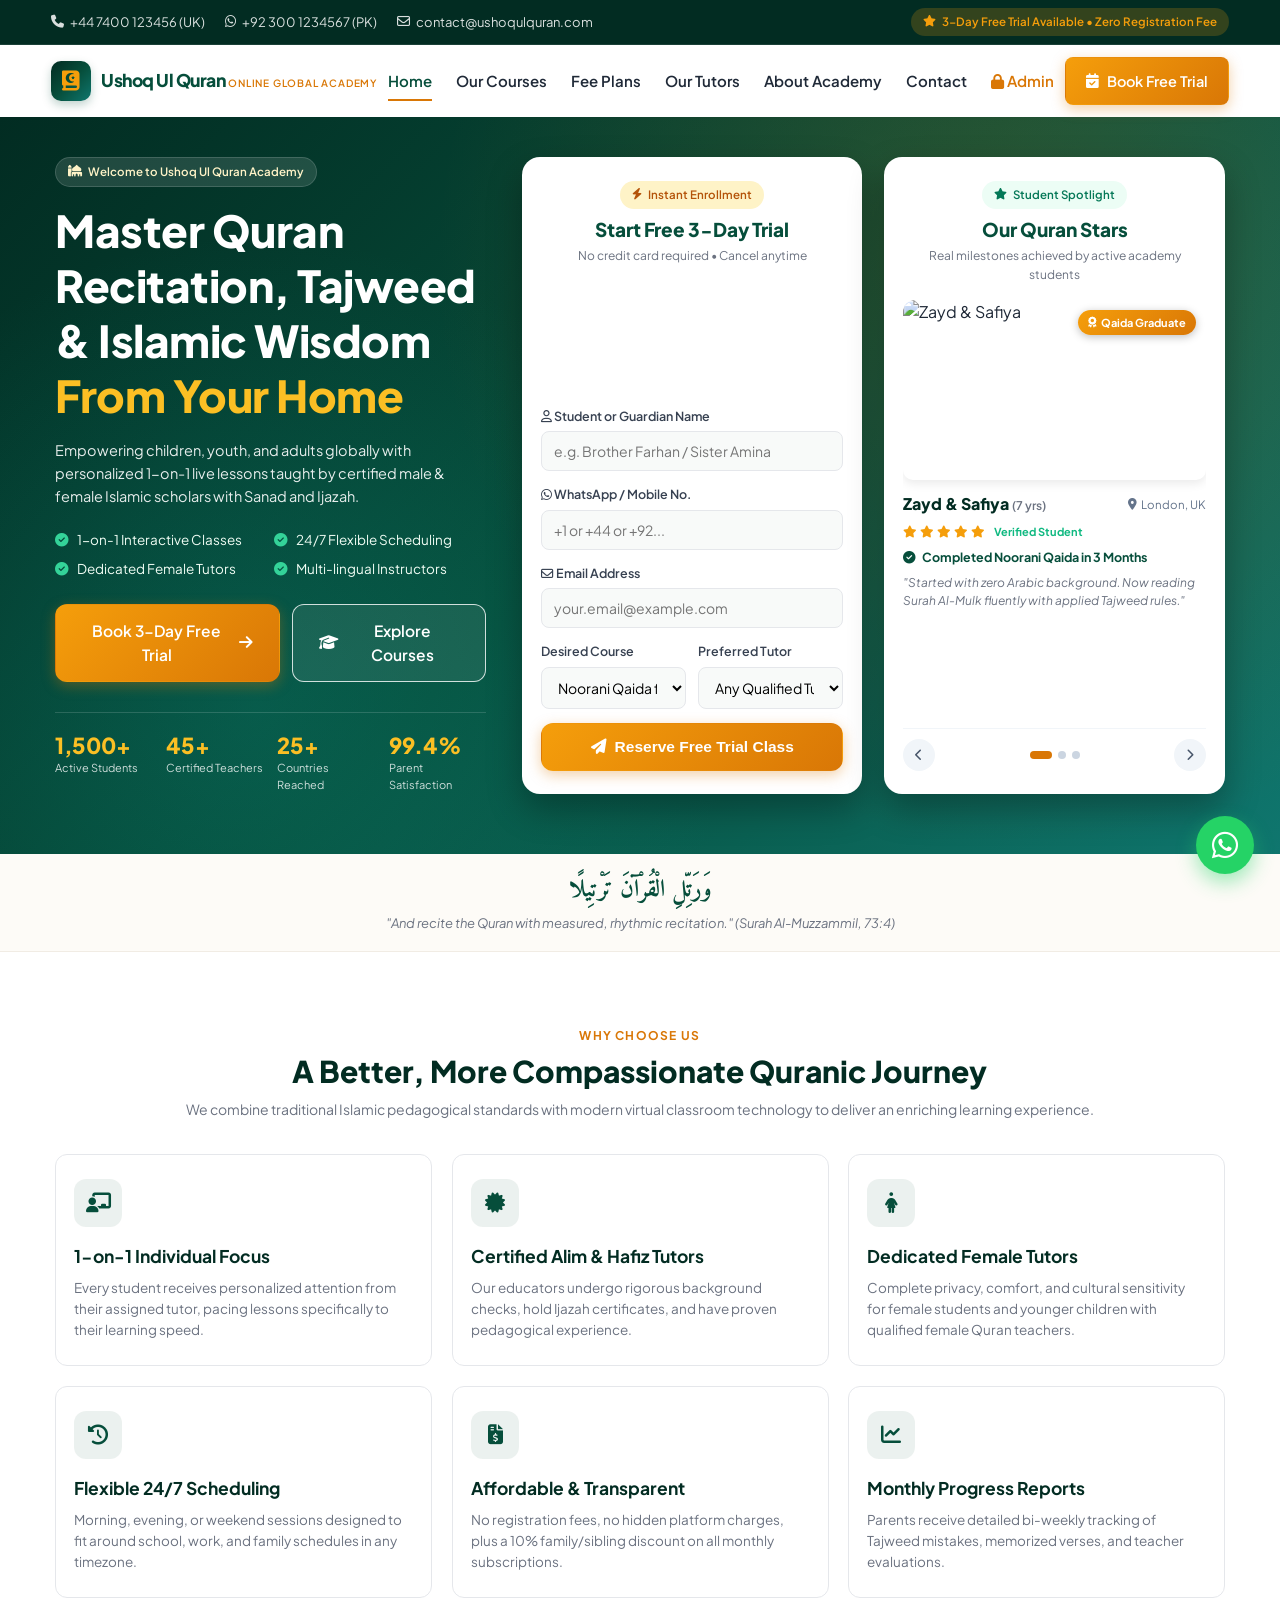
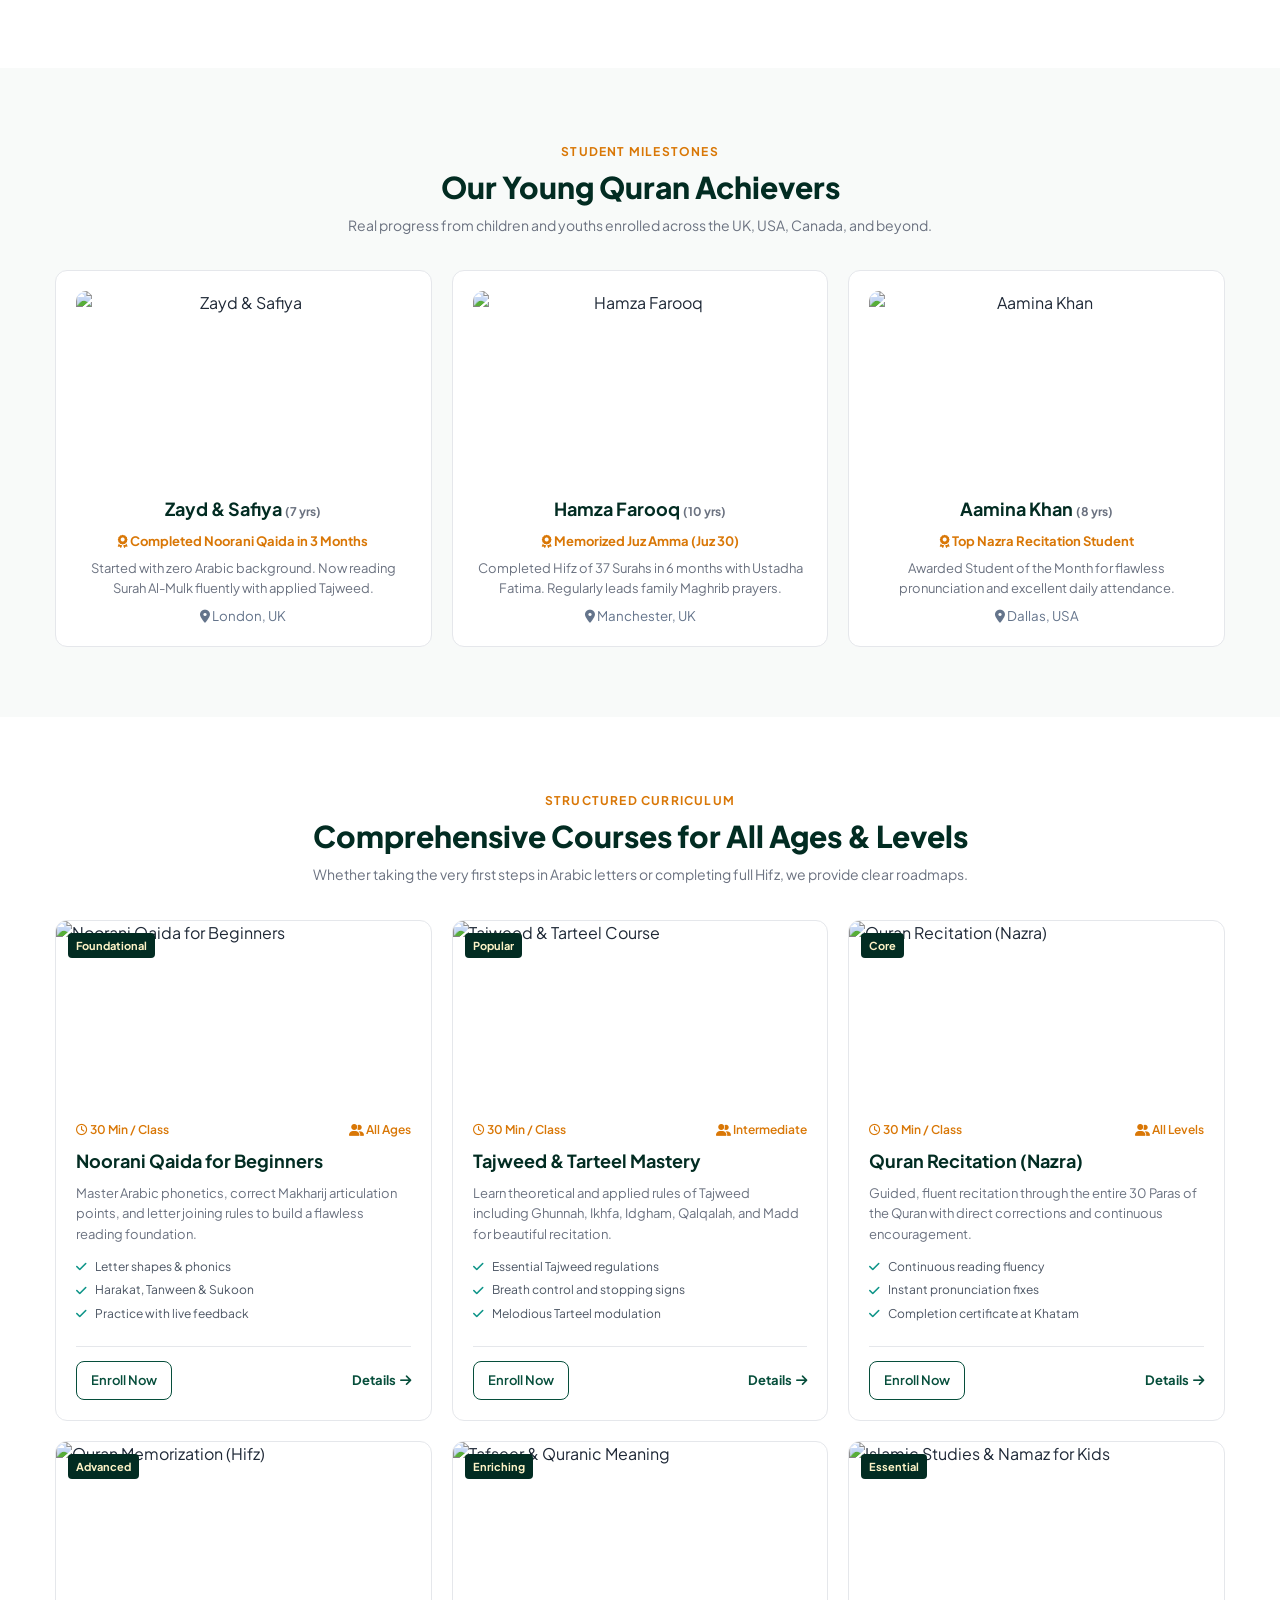
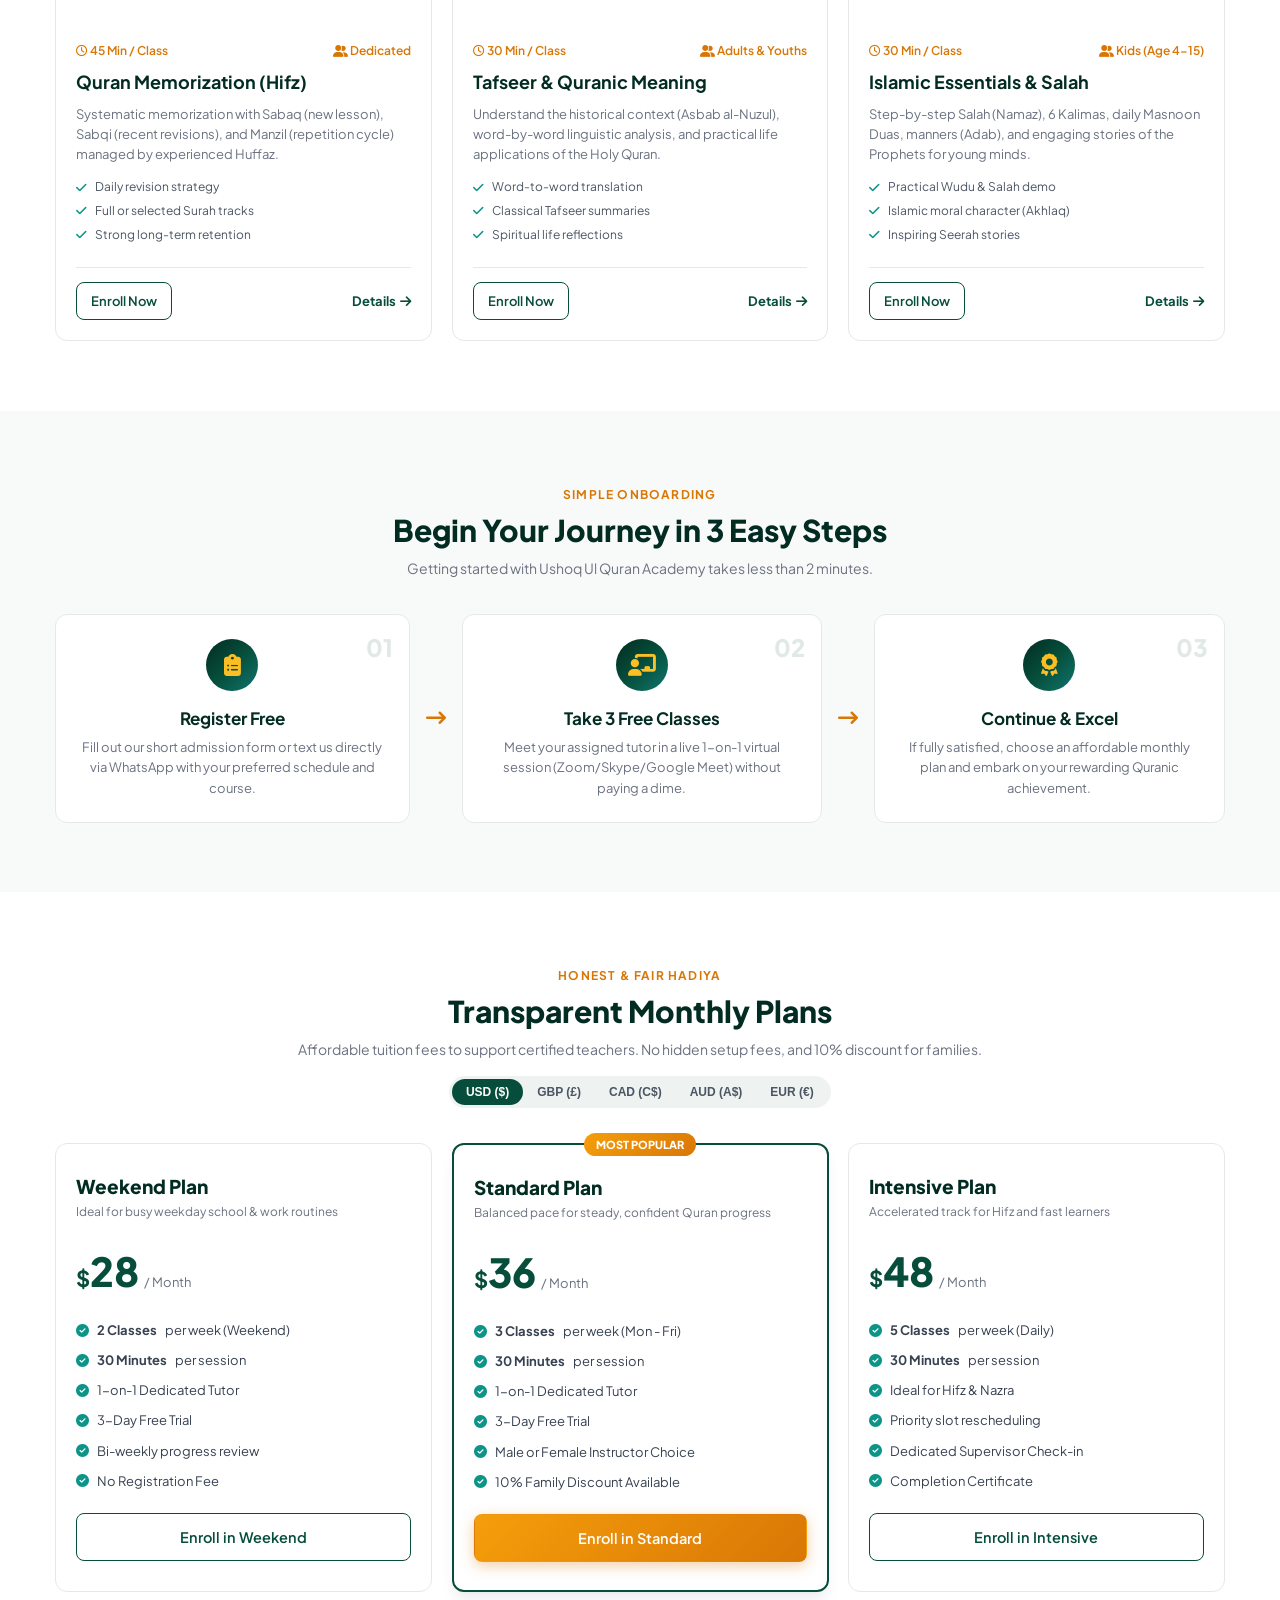
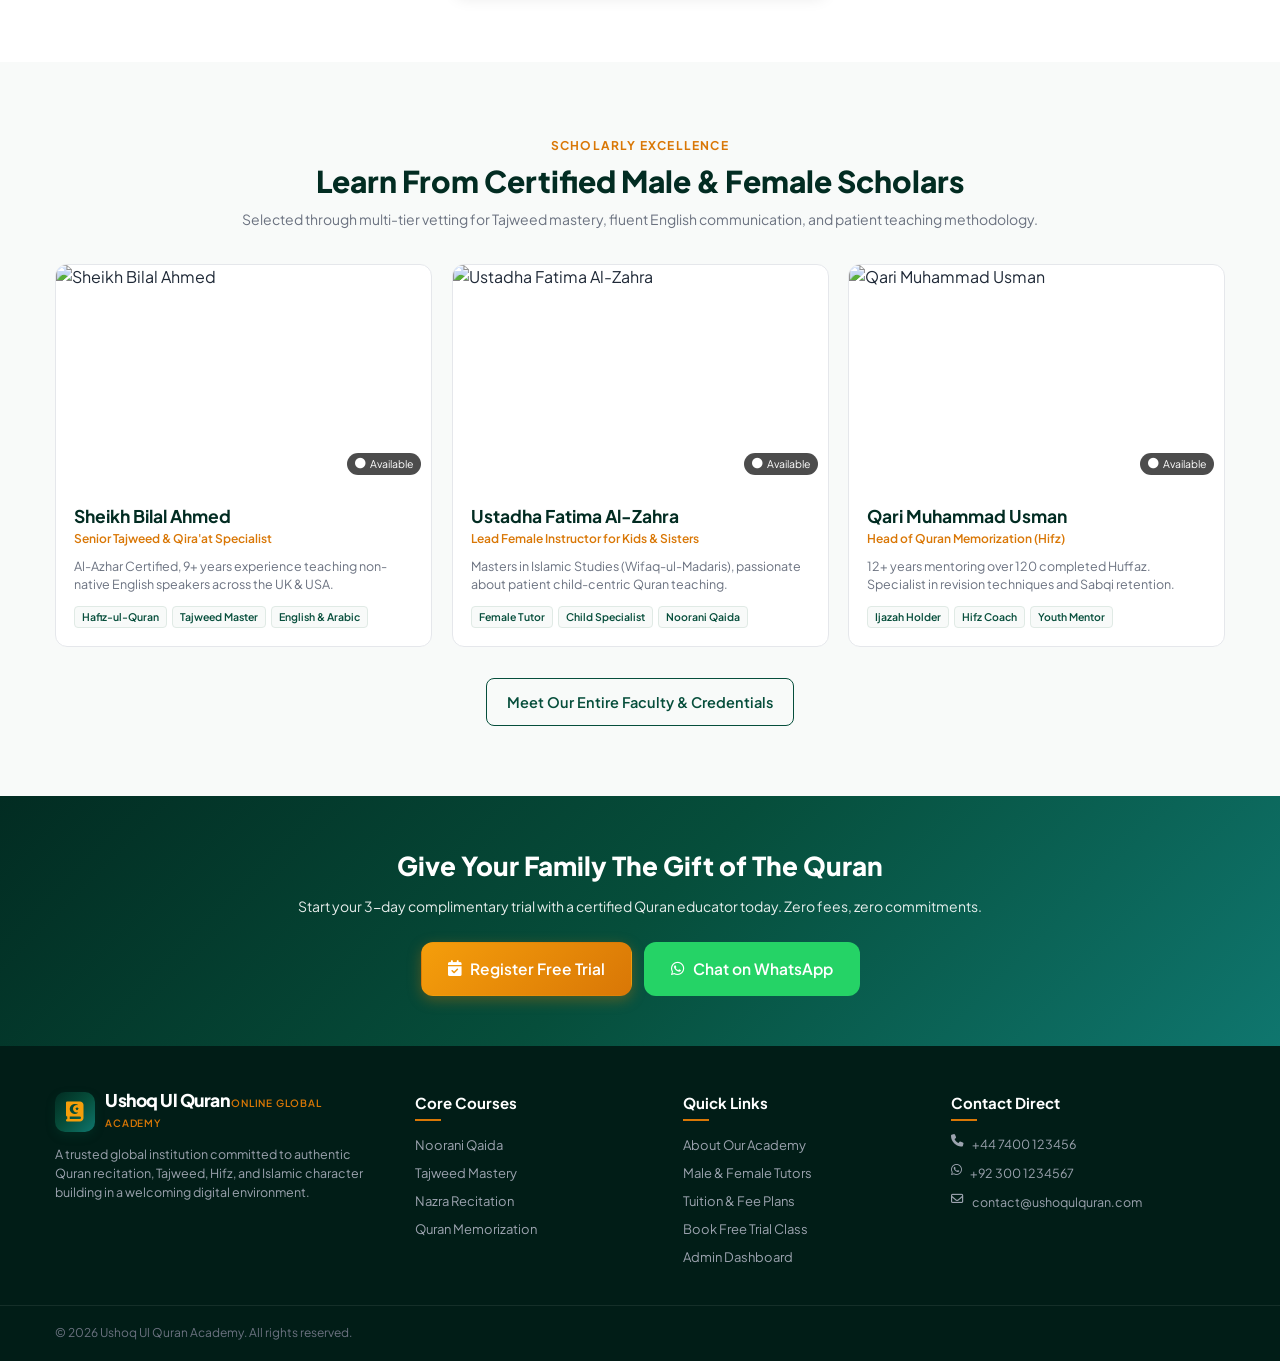
==== commit e9560eb5: "Add student showcase auto-scroller banner companion card next to trial form in hero section" ====
--- a/index.html
+++ b/index.html
@@ -133,10 +133,13 @@
         </div>
       </div>
 
-      <!-- Quick Lead Card (Syncs with Supabase) -->
+      <!-- Hero Dual Deck: Quick Lead Form + Student Auto-Scroller Banner -->
       <div class="hero-form-wrapper anim-right">
+        
+        <!-- 1. Quick Lead Form Card (Syncs with Supabase) -->
         <div class="lead-form-card">
           <div class="form-header">
+            <span class="badge" style="background:#fef3c7; color:#b45309; margin-bottom:6px;"><i class="fa-solid fa-bolt"></i> Instant Enrollment</span>
             <h3>Start Free 3-Day Trial</h3>
             <p>No credit card required • Cancel anytime</p>
           </div>
@@ -180,6 +183,93 @@
             <div id="quickFormStatus" class="form-status"></div>
           </form>
         </div>
+
+        <!-- 2. Student Showcase Auto-Scroller Banner (Takes equal space as form) -->
+        <div class="student-slider-card">
+          <div class="form-header">
+            <span class="badge" style="background:#ecfdf5; color:#047857; margin-bottom:6px;"><i class="fa-solid fa-star"></i> Student Spotlight</span>
+            <h3>Our Quran Stars</h3>
+            <p>Real milestones achieved by active academy students</p>
+          </div>
+
+          <div class="hero-student-carousel" id="heroStudentCarousel">
+            <div class="carousel-track" id="heroCarouselTrack">
+              
+              <!-- Slide 1 -->
+              <div class="student-slide active">
+                <div class="slide-media">
+                  <img src="https://images.unsplash.com/photo-1543269865-cbf427effbad?auto=format&fit=crop&w=600&q=80" alt="Zayd & Safiya" />
+                  <span class="slide-badge"><i class="fa-solid fa-award"></i> Qaida Graduate</span>
+                </div>
+                <div class="slide-info">
+                  <div class="slide-meta">
+                    <h4>Zayd &amp; Safiya <span class="student-age">(7 yrs)</span></h4>
+                    <span class="slide-country"><i class="fa-solid fa-location-dot"></i> London, UK</span>
+                  </div>
+                  <div class="slide-rating">
+                    <i class="fa-solid fa-star"></i><i class="fa-solid fa-star"></i><i class="fa-solid fa-star"></i><i class="fa-solid fa-star"></i><i class="fa-solid fa-star"></i>
+                    <small>Verified Student</small>
+                  </div>
+                  <p class="slide-milestone"><i class="fa-solid fa-check-circle"></i> Completed Noorani Qaida in 3 Months</p>
+                  <p class="slide-quote">"Started with zero Arabic background. Now reading Surah Al-Mulk fluently with applied Tajweed rules."</p>
+                </div>
+              </div>
+
+              <!-- Slide 2 -->
+              <div class="student-slide">
+                <div class="slide-media">
+                  <img src="https://images.unsplash.com/photo-1503454537195-1dcabb73ffb9?auto=format&fit=crop&w=600&q=80" alt="Hamza Farooq" />
+                  <span class="slide-badge"><i class="fa-solid fa-crown"></i> Juz Amma Hafiz</span>
+                </div>
+                <div class="slide-info">
+                  <div class="slide-meta">
+                    <h4>Hamza Farooq <span class="student-age">(10 yrs)</span></h4>
+                    <span class="slide-country"><i class="fa-solid fa-location-dot"></i> Manchester, UK</span>
+                  </div>
+                  <div class="slide-rating">
+                    <i class="fa-solid fa-star"></i><i class="fa-solid fa-star"></i><i class="fa-solid fa-star"></i><i class="fa-solid fa-star"></i><i class="fa-solid fa-star"></i>
+                    <small>Verified Student</small>
+                  </div>
+                  <p class="slide-milestone"><i class="fa-solid fa-check-circle"></i> Memorized Juz Amma (Juz 30)</p>
+                  <p class="slide-quote">"Completed Hifz of 37 Surahs in 6 months with Ustadha Fatima. Regularly leads family Maghrib prayers."</p>
+                </div>
+              </div>
+
+              <!-- Slide 3 -->
+              <div class="student-slide">
+                <div class="slide-media">
+                  <img src="https://images.unsplash.com/photo-1516627145497-ae6968895b74?auto=format&fit=crop&w=600&q=80" alt="Aamina Khan" />
+                  <span class="slide-badge"><i class="fa-solid fa-medal"></i> Nazra Excellence</span>
+                </div>
+                <div class="slide-info">
+                  <div class="slide-meta">
+                    <h4>Aamina Khan <span class="student-age">(8 yrs)</span></h4>
+                    <span class="slide-country"><i class="fa-solid fa-location-dot"></i> Dallas, USA</span>
+                  </div>
+                  <div class="slide-rating">
+                    <i class="fa-solid fa-star"></i><i class="fa-solid fa-star"></i><i class="fa-solid fa-star"></i><i class="fa-solid fa-star"></i><i class="fa-solid fa-star"></i>
+                    <small>Verified Student</small>
+                  </div>
+                  <p class="slide-milestone"><i class="fa-solid fa-check-circle"></i> Student of the Month Award</p>
+                  <p class="slide-quote">"Flawless Makharij pronunciation and exemplary daily attendance in 1-on-1 classes."</p>
+                </div>
+              </div>
+
+            </div>
+
+            <!-- Auto-Slider Progress Bar & Controls -->
+            <div class="slider-controls">
+              <button type="button" class="slider-arrow prev" onclick="prevStudentSlide()" aria-label="Previous Student"><i class="fa-solid fa-chevron-left"></i></button>
+              <div class="slider-dots" id="heroSliderDots">
+                <span class="slider-dot active" onclick="goToStudentSlide(0)"></span>
+                <span class="slider-dot" onclick="goToStudentSlide(1)"></span>
+                <span class="slider-dot" onclick="goToStudentSlide(2)"></span>
+              </div>
+              <button type="button" class="slider-arrow next" onclick="nextStudentSlide()" aria-label="Next Student"><i class="fa-solid fa-chevron-right"></i></button>
+            </div>
+          </div>
+        </div>
+
       </div>
     </div>
   </section>
--- a/css/style.css
+++ b/css/style.css
@@ -477,6 +477,22 @@
   margin-top: 2px;
 }
 
+/* Hero Form & Student Scroller Deck */
+.hero-form-wrapper {
+  display: flex;
+  flex-direction: column;
+  gap: 22px;
+}
+
+@media (min-width: 768px) {
+  .hero-form-wrapper {
+    display: grid;
+    grid-template-columns: 1fr 1fr;
+    gap: 22px;
+    align-items: stretch;
+  }
+}
+
 /* Quick Lead Card in Hero */
 .lead-form-card {
   background: #ffffff;
@@ -485,6 +501,215 @@
   padding: 22px 18px;
   box-shadow: 0 15px 35px rgba(0, 0, 0, 0.3);
   border: 1px solid rgba(255, 255, 255, 0.2);
+  display: flex;
+  flex-direction: column;
+  justify-content: space-between;
+}
+
+/* Companion Student Showcase Auto-Scroller Banner Card */
+.student-slider-card {
+  background: #ffffff;
+  color: var(--text-dark);
+  border-radius: var(--radius-lg);
+  padding: 22px 18px;
+  box-shadow: 0 15px 35px rgba(0, 0, 0, 0.3);
+  border: 1px solid rgba(255, 255, 255, 0.2);
+  display: flex;
+  flex-direction: column;
+  justify-content: space-between;
+  position: relative;
+  overflow: hidden;
+}
+
+.hero-student-carousel {
+  position: relative;
+  overflow: hidden;
+  border-radius: 12px;
+  display: flex;
+  flex-direction: column;
+  flex: 1;
+  justify-content: space-between;
+}
+
+.carousel-track {
+  position: relative;
+  min-height: 380px;
+}
+
+.student-slide {
+  position: absolute;
+  top: 0;
+  left: 0;
+  width: 100%;
+  height: 100%;
+  opacity: 0;
+  visibility: hidden;
+  transform: translateX(25px);
+  transition: opacity 0.4s ease, transform 0.4s cubic-bezier(0.16, 1, 0.3, 1), visibility 0.4s;
+  display: flex;
+  flex-direction: column;
+}
+
+.student-slide.active {
+  opacity: 1;
+  visibility: visible;
+  transform: translateX(0);
+  position: relative;
+}
+
+.slide-media {
+  position: relative;
+  width: 100%;
+  height: 180px;
+  border-radius: 10px;
+  overflow: hidden;
+  margin-bottom: 12px;
+  box-shadow: 0 4px 10px rgba(0, 0, 0, 0.08);
+}
+
+.slide-media img {
+  width: 100%;
+  height: 100%;
+  object-fit: cover;
+  transition: transform 0.45s ease;
+}
+
+.student-slide:hover .slide-media img {
+  transform: scale(1.04);
+}
+
+.slide-badge {
+  position: absolute;
+  top: 10px;
+  right: 10px;
+  background: var(--gold-gradient);
+  color: #ffffff;
+  font-size: 11px;
+  font-weight: 700;
+  padding: 4px 10px;
+  border-radius: 999px;
+  box-shadow: 0 2px 8px rgba(0, 0, 0, 0.25);
+  display: inline-flex;
+  align-items: center;
+  gap: 5px;
+}
+
+.slide-info {
+  display: flex;
+  flex-direction: column;
+  gap: 6px;
+  flex: 1;
+}
+
+.slide-meta {
+  display: flex;
+  justify-content: space-between;
+  align-items: center;
+}
+
+.slide-meta h4 {
+  font-size: 16px;
+  font-weight: 800;
+  color: var(--primary-dark);
+  margin: 0;
+}
+
+.student-age {
+  font-size: 12px;
+  font-weight: 600;
+  color: var(--text-muted);
+}
+
+.slide-country {
+  font-size: 11.5px;
+  color: #64748b;
+  display: inline-flex;
+  align-items: center;
+  gap: 4px;
+}
+
+.slide-rating {
+  display: flex;
+  align-items: center;
+  gap: 3px;
+  color: #f59e0b;
+  font-size: 12px;
+}
+
+.slide-rating small {
+  color: #10b981;
+  font-weight: 700;
+  font-size: 11px;
+  margin-left: 6px;
+}
+
+.slide-milestone {
+  font-size: 12.5px;
+  font-weight: 700;
+  color: var(--primary);
+  margin: 2px 0 0;
+  display: flex;
+  align-items: center;
+  gap: 6px;
+}
+
+.slide-quote {
+  font-size: 12px;
+  color: var(--text-muted);
+  line-height: 1.5;
+  font-style: italic;
+  margin: 0;
+}
+
+.slider-controls {
+  display: flex;
+  align-items: center;
+  justify-content: space-between;
+  margin-top: 12px;
+  padding-top: 10px;
+  border-top: 1px solid #f1f5f9;
+}
+
+.slider-arrow {
+  background: #f1f5f9;
+  border: none;
+  width: 32px;
+  height: 32px;
+  border-radius: 50%;
+  color: #475569;
+  display: flex;
+  align-items: center;
+  justify-content: center;
+  cursor: pointer;
+  transition: all 0.2s ease;
+  font-size: 12px;
+}
+
+.slider-arrow:hover {
+  background: var(--primary);
+  color: #ffffff;
+  transform: scale(1.05);
+}
+
+.slider-dots {
+  display: flex;
+  gap: 6px;
+  align-items: center;
+}
+
+.slider-dot {
+  width: 8px;
+  height: 8px;
+  border-radius: 50%;
+  background: #cbd5e1;
+  cursor: pointer;
+  transition: all 0.25s ease;
+}
+
+.slider-dot.active {
+  width: 22px;
+  border-radius: 99px;
+  background: var(--accent);
 }
 
 .form-header {
@@ -1376,9 +1601,9 @@
   }
   .hero-container {
     display: grid;
-    grid-template-columns: 1.25fr 1fr;
-    gap: 48px;
-    align-items: center;
+    grid-template-columns: 0.95fr 1.55fr;
+    gap: 36px;
+    align-items: stretch;
   }
   .hero-content {
     text-align: left;
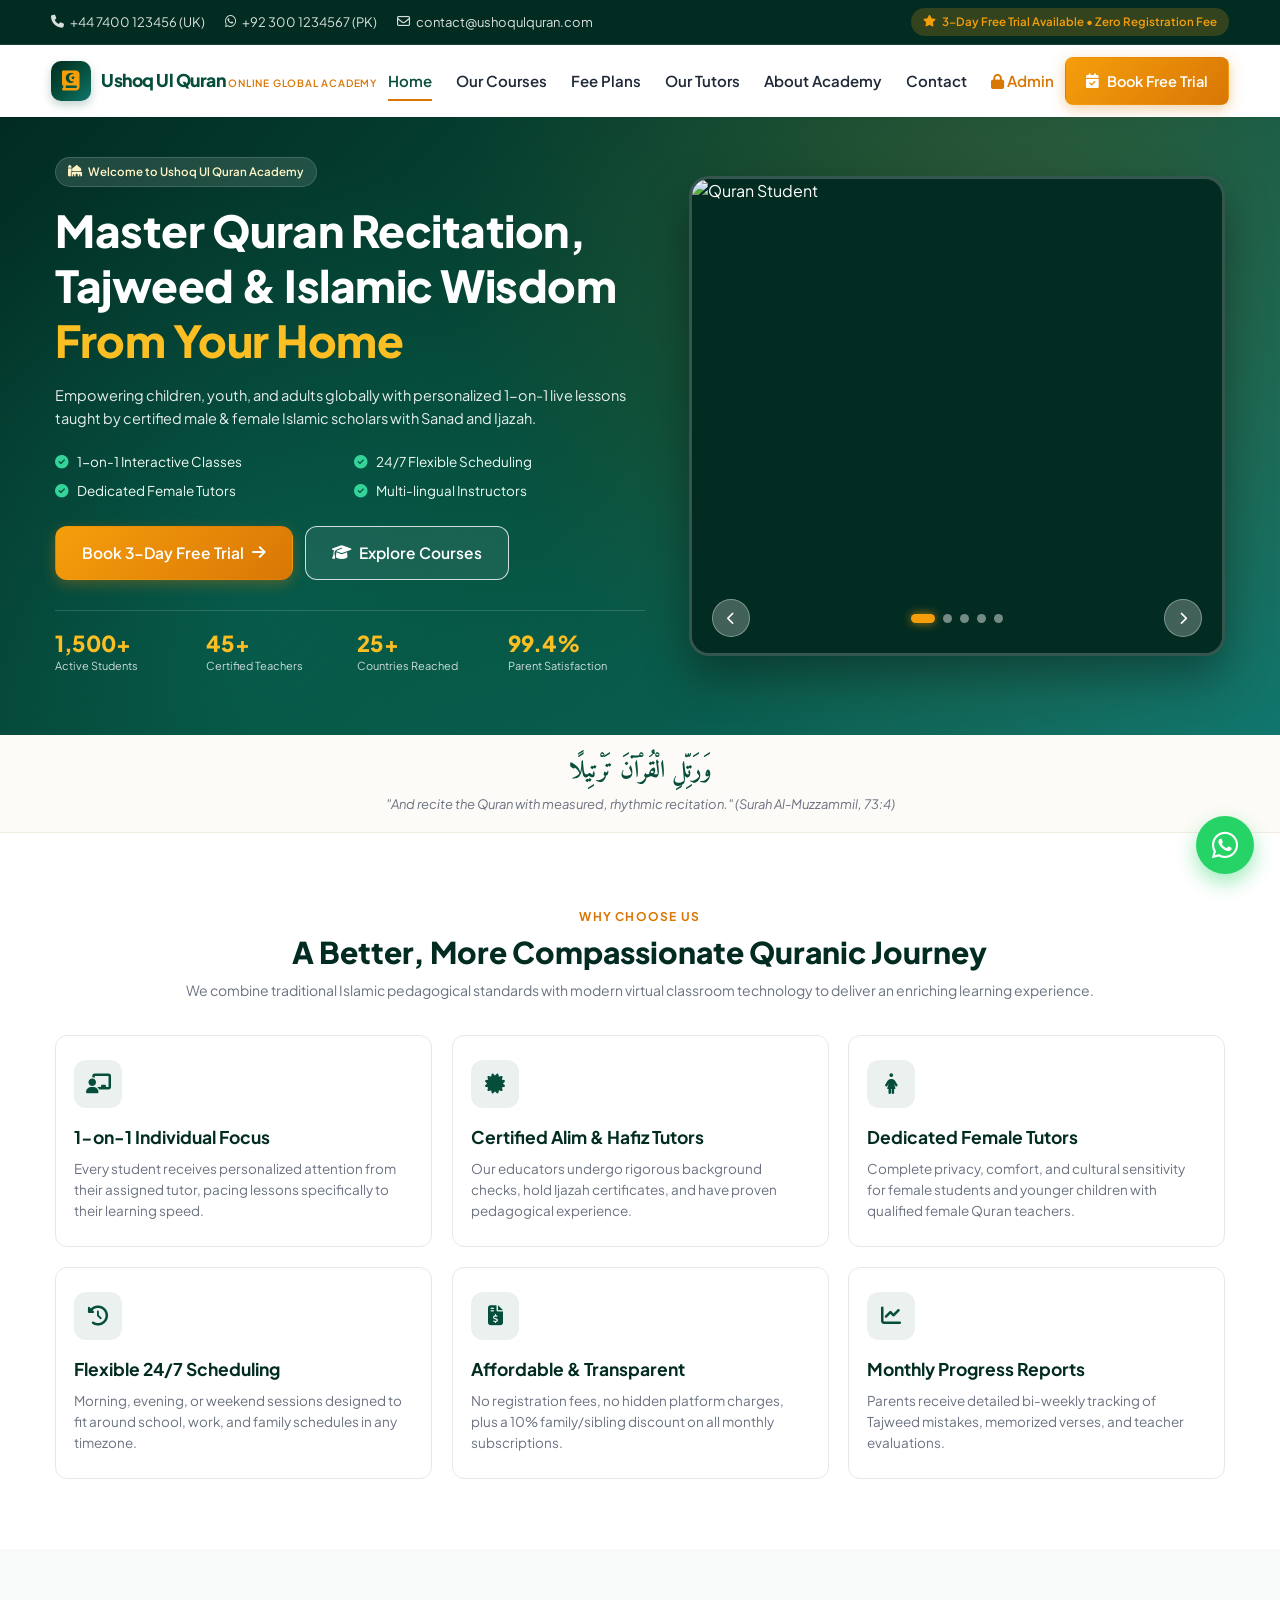
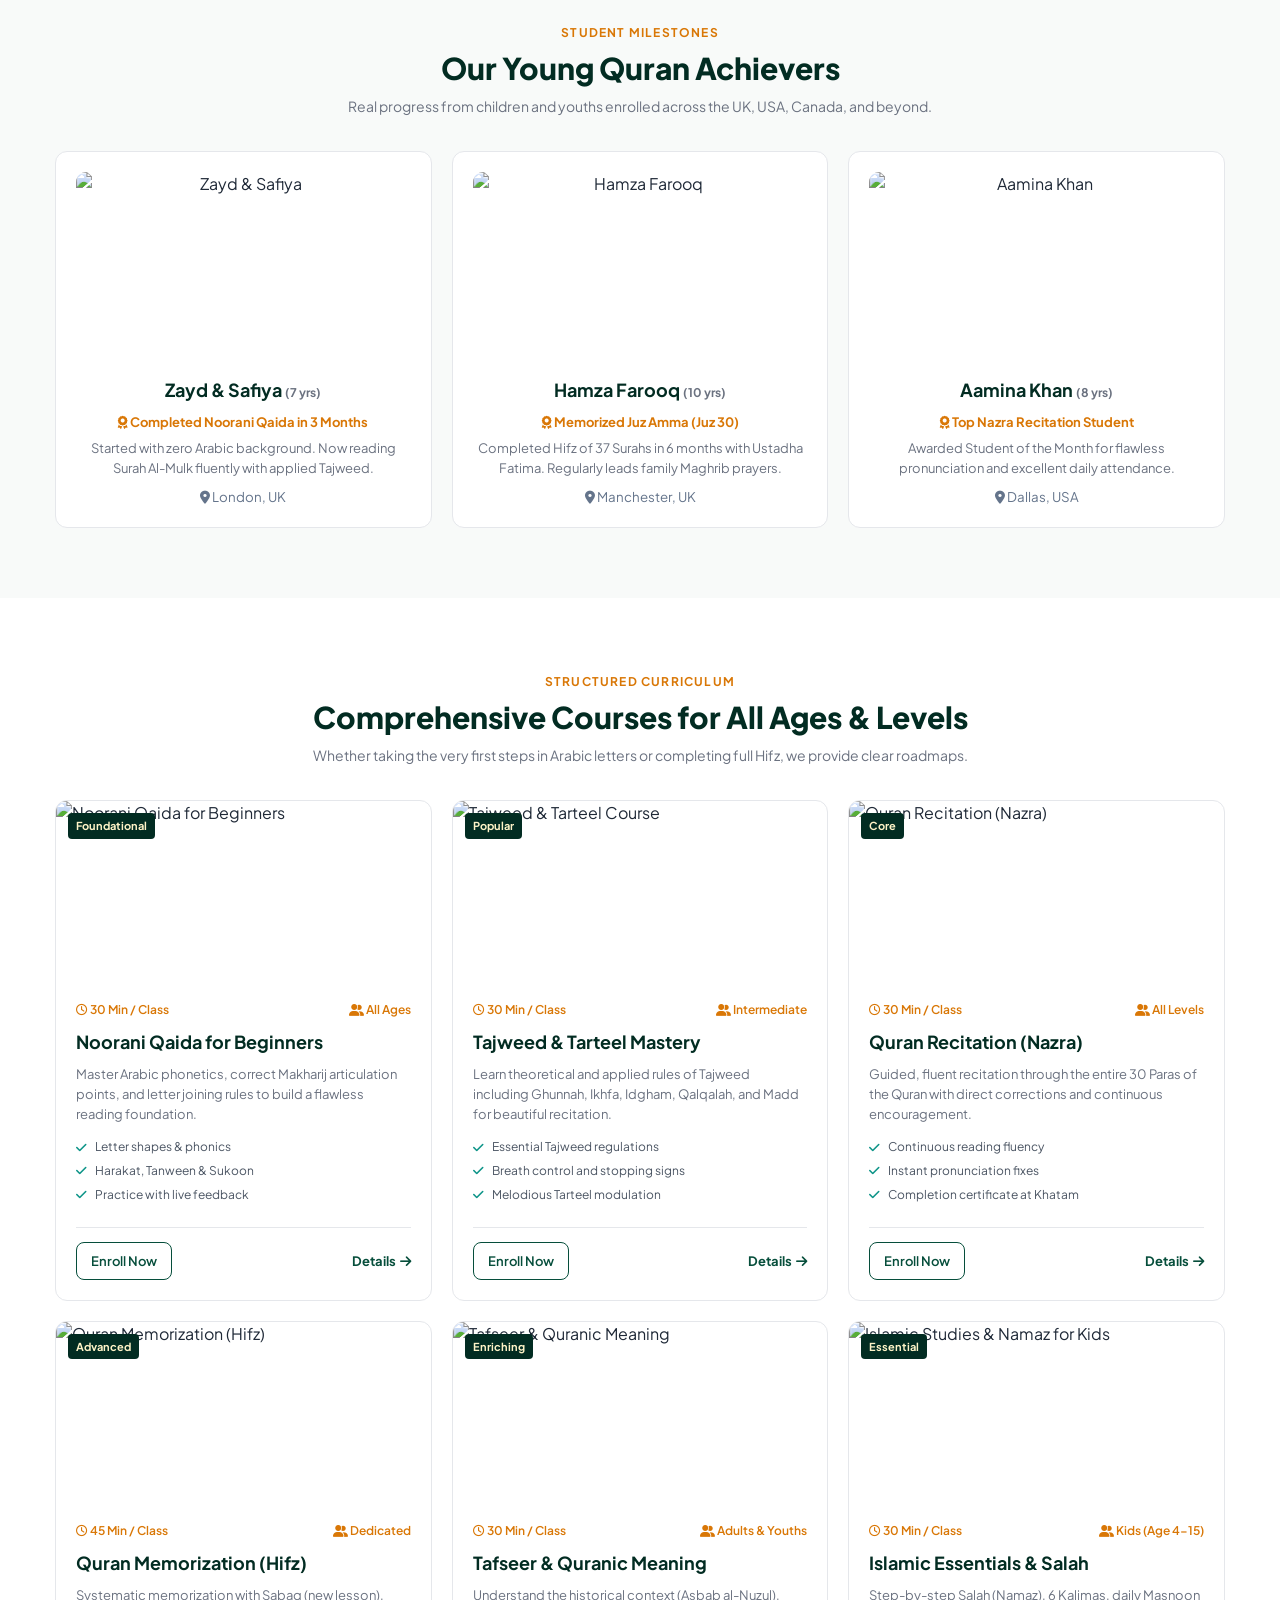
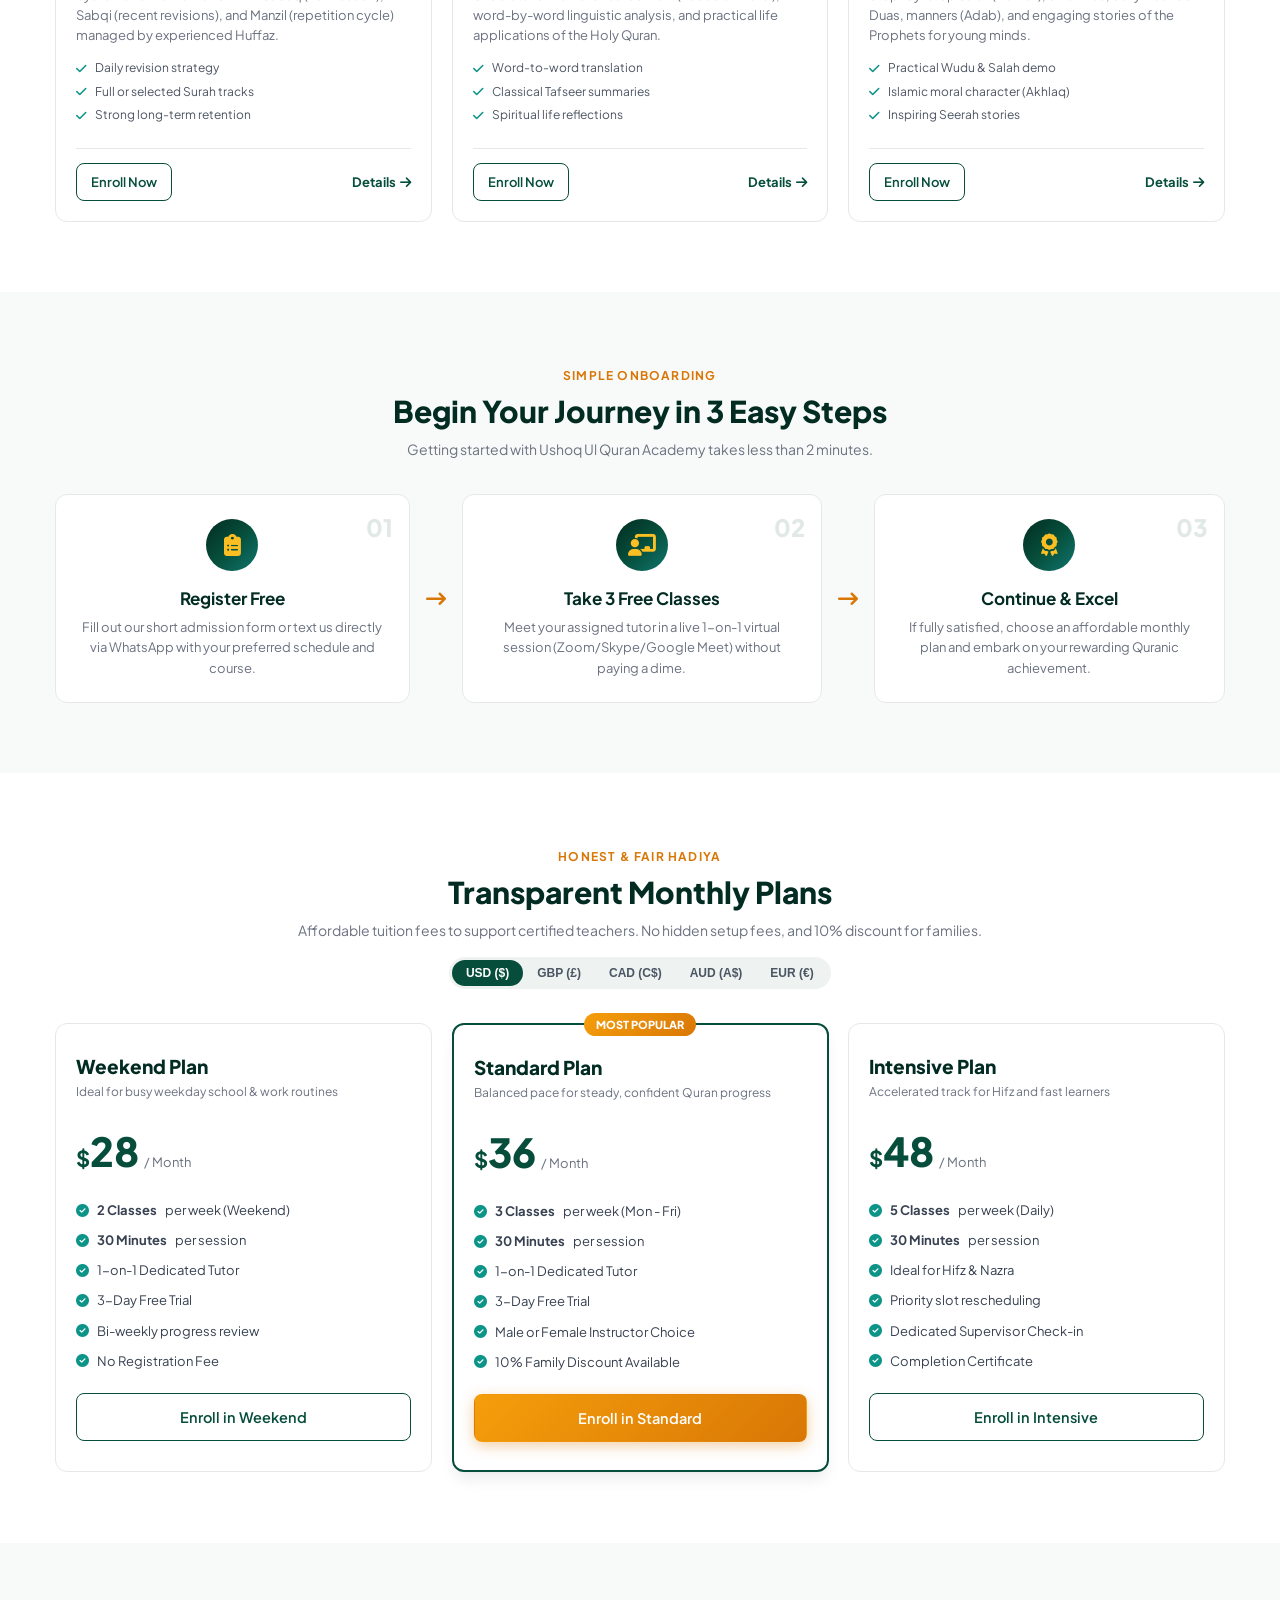
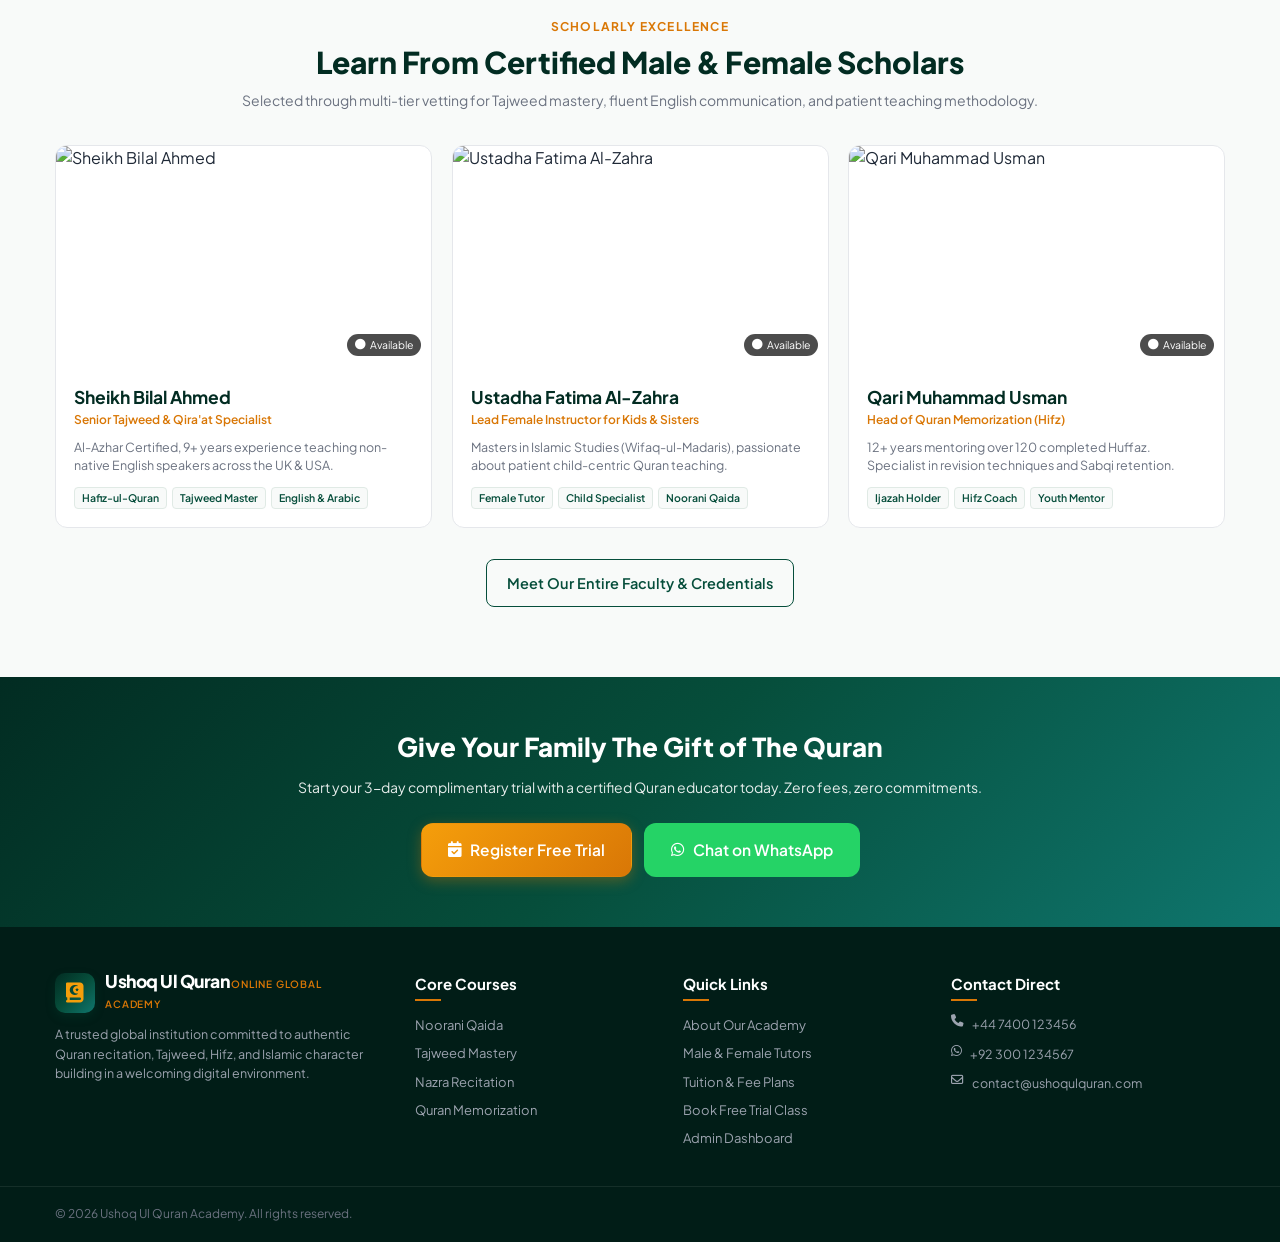
==== commit 2cf678ab: "Replace hero lead form with pure student images auto-scroll banner slider" ====
--- a/index.html
+++ b/index.html
@@ -133,143 +133,48 @@
         </div>
       </div>
 
-      <!-- Hero Dual Deck: Quick Lead Form + Student Auto-Scroller Banner -->
-      <div class="hero-form-wrapper anim-right">
-        
-        <!-- 1. Quick Lead Form Card (Syncs with Supabase) -->
-        <div class="lead-form-card">
-          <div class="form-header">
-            <span class="badge" style="background:#fef3c7; color:#b45309; margin-bottom:6px;"><i class="fa-solid fa-bolt"></i> Instant Enrollment</span>
-            <h3>Start Free 3-Day Trial</h3>
-            <p>No credit card required • Cancel anytime</p>
-          </div>
-          <form class="lead-form" id="quickTrialForm" onsubmit="handleQuickForm(event)">
-            <div class="form-group">
-              <label><i class="fa-regular fa-user"></i> Student or Guardian Name</label>
-              <input type="text" required placeholder="e.g. Brother Farhan / Sister Amina" id="leadName" />
-            </div>
-            <div class="form-group">
-              <label><i class="fa-brands fa-whatsapp"></i> WhatsApp / Mobile No.</label>
-              <input type="tel" required placeholder="+1 or +44 or +92..." id="leadPhone" />
-            </div>
-            <div class="form-group">
-              <label><i class="fa-regular fa-envelope"></i> Email Address</label>
-              <input type="email" required placeholder="your.email@example.com" id="leadEmail" />
-            </div>
-            <div class="form-row">
-              <div class="form-group half">
-                <label>Desired Course</label>
-                <select id="leadCourse">
-                  <option>Noorani Qaida for Beginners</option>
-                  <option>Tajweed & Recitation</option>
-                  <option>Quran Memorization (Hifz)</option>
-                  <option>Tafseer & Translation</option>
-                  <option>Islamic Studies For Kids</option>
-                  <option>Quranic Arabic</option>
-                </select>
-              </div>
-              <div class="form-group half">
-                <label>Preferred Tutor</label>
-                <select id="leadTutor">
-                  <option>Any Qualified Tutor</option>
-                  <option>Female Tutor Only</option>
-                  <option>Male Tutor Only</option>
-                </select>
-              </div>
-            </div>
-            <button type="submit" class="btn btn-primary btn-block btn-lg">
-              <i class="fa-solid fa-paper-plane"></i> Reserve Free Trial Class
-            </button>
-            <div id="quickFormStatus" class="form-status"></div>
-          </form>
-        </div>
-
-        <!-- 2. Student Showcase Auto-Scroller Banner (Takes equal space as form) -->
-        <div class="student-slider-card">
-          <div class="form-header">
-            <span class="badge" style="background:#ecfdf5; color:#047857; margin-bottom:6px;"><i class="fa-solid fa-star"></i> Student Spotlight</span>
-            <h3>Our Quran Stars</h3>
-            <p>Real milestones achieved by active academy students</p>
-          </div>
-
-          <div class="hero-student-carousel" id="heroStudentCarousel">
-            <div class="carousel-track" id="heroCarouselTrack">
-              
-              <!-- Slide 1 -->
-              <div class="student-slide active">
-                <div class="slide-media">
-                  <img src="https://images.unsplash.com/photo-1543269865-cbf427effbad?auto=format&fit=crop&w=600&q=80" alt="Zayd & Safiya" />
-                  <span class="slide-badge"><i class="fa-solid fa-award"></i> Qaida Graduate</span>
-                </div>
-                <div class="slide-info">
-                  <div class="slide-meta">
-                    <h4>Zayd &amp; Safiya <span class="student-age">(7 yrs)</span></h4>
-                    <span class="slide-country"><i class="fa-solid fa-location-dot"></i> London, UK</span>
-                  </div>
-                  <div class="slide-rating">
-                    <i class="fa-solid fa-star"></i><i class="fa-solid fa-star"></i><i class="fa-solid fa-star"></i><i class="fa-solid fa-star"></i><i class="fa-solid fa-star"></i>
-                    <small>Verified Student</small>
-                  </div>
-                  <p class="slide-milestone"><i class="fa-solid fa-check-circle"></i> Completed Noorani Qaida in 3 Months</p>
-                  <p class="slide-quote">"Started with zero Arabic background. Now reading Surah Al-Mulk fluently with applied Tajweed rules."</p>
-                </div>
-              </div>
-
-              <!-- Slide 2 -->
-              <div class="student-slide">
-                <div class="slide-media">
-                  <img src="https://images.unsplash.com/photo-1503454537195-1dcabb73ffb9?auto=format&fit=crop&w=600&q=80" alt="Hamza Farooq" />
-                  <span class="slide-badge"><i class="fa-solid fa-crown"></i> Juz Amma Hafiz</span>
-                </div>
-                <div class="slide-info">
-                  <div class="slide-meta">
-                    <h4>Hamza Farooq <span class="student-age">(10 yrs)</span></h4>
-                    <span class="slide-country"><i class="fa-solid fa-location-dot"></i> Manchester, UK</span>
-                  </div>
-                  <div class="slide-rating">
-                    <i class="fa-solid fa-star"></i><i class="fa-solid fa-star"></i><i class="fa-solid fa-star"></i><i class="fa-solid fa-star"></i><i class="fa-solid fa-star"></i>
-                    <small>Verified Student</small>
-                  </div>
-                  <p class="slide-milestone"><i class="fa-solid fa-check-circle"></i> Memorized Juz Amma (Juz 30)</p>
-                  <p class="slide-quote">"Completed Hifz of 37 Surahs in 6 months with Ustadha Fatima. Regularly leads family Maghrib prayers."</p>
-                </div>
-              </div>
-
-              <!-- Slide 3 -->
-              <div class="student-slide">
-                <div class="slide-media">
-                  <img src="https://images.unsplash.com/photo-1516627145497-ae6968895b74?auto=format&fit=crop&w=600&q=80" alt="Aamina Khan" />
-                  <span class="slide-badge"><i class="fa-solid fa-medal"></i> Nazra Excellence</span>
-                </div>
-                <div class="slide-info">
-                  <div class="slide-meta">
-                    <h4>Aamina Khan <span class="student-age">(8 yrs)</span></h4>
-                    <span class="slide-country"><i class="fa-solid fa-location-dot"></i> Dallas, USA</span>
-                  </div>
-                  <div class="slide-rating">
-                    <i class="fa-solid fa-star"></i><i class="fa-solid fa-star"></i><i class="fa-solid fa-star"></i><i class="fa-solid fa-star"></i><i class="fa-solid fa-star"></i>
-                    <small>Verified Student</small>
-                  </div>
-                  <p class="slide-milestone"><i class="fa-solid fa-check-circle"></i> Student of the Month Award</p>
-                  <p class="slide-quote">"Flawless Makharij pronunciation and exemplary daily attendance in 1-on-1 classes."</p>
-                </div>
-              </div>
-
-            </div>
-
-            <!-- Auto-Slider Progress Bar & Controls -->
-            <div class="slider-controls">
-              <button type="button" class="slider-arrow prev" onclick="prevStudentSlide()" aria-label="Previous Student"><i class="fa-solid fa-chevron-left"></i></button>
-              <div class="slider-dots" id="heroSliderDots">
-                <span class="slider-dot active" onclick="goToStudentSlide(0)"></span>
-                <span class="slider-dot" onclick="goToStudentSlide(1)"></span>
-                <span class="slider-dot" onclick="goToStudentSlide(2)"></span>
-              </div>
-              <button type="button" class="slider-arrow next" onclick="nextStudentSlide()" aria-label="Next Student"><i class="fa-solid fa-chevron-right"></i></button>
-            </div>
-          </div>
-        </div>
-
+      <!-- Hero Student Images Auto-Scroll Banner (Pure Images, No Clutter) -->
+      <div class="hero-banner-slider-box anim-right">
+        <div class="hero-banner-frame">
+          <div class="hero-banner-track" id="heroBannerTrack">
+            
+            <div class="hero-banner-slide active">
+              <img src="https://images.unsplash.com/photo-1543269865-cbf427effbad?auto=format&fit=crop&w=800&q=80" alt="Quran Student" />
+            </div>
+
+            <div class="hero-banner-slide">
+              <img src="https://images.unsplash.com/photo-1503454537195-1dcabb73ffb9?auto=format&fit=crop&w=800&q=80" alt="Quran Student" />
+            </div>
+
+            <div class="hero-banner-slide">
+              <img src="https://images.unsplash.com/photo-1516627145497-ae6968895b74?auto=format&fit=crop&w=800&q=80" alt="Quran Student" />
+            </div>
+
+            <div class="hero-banner-slide">
+              <img src="https://images.unsplash.com/photo-1577896851231-70ef18881754?auto=format&fit=crop&w=800&q=80" alt="Quran Student" />
+            </div>
+
+            <div class="hero-banner-slide">
+              <img src="https://images.unsplash.com/photo-1590076215667-875d4ef2d7ee?auto=format&fit=crop&w=800&q=80" alt="Quran Student" />
+            </div>
+
+          </div>
+
+          <div class="banner-bottom-overlay"></div>
+
+          <!-- Slider Controls -->
+          <div class="banner-slider-controls">
+            <button type="button" class="banner-arrow-btn" onclick="prevHeroBannerSlide()" aria-label="Previous Student Image"><i class="fa-solid fa-chevron-left"></i></button>
+            <div class="banner-slider-dots" id="heroBannerDots">
+              <span class="banner-slider-dot active" onclick="goToHeroBannerSlide(0)"></span>
+              <span class="banner-slider-dot" onclick="goToHeroBannerSlide(1)"></span>
+              <span class="banner-slider-dot" onclick="goToHeroBannerSlide(2)"></span>
+              <span class="banner-slider-dot" onclick="goToHeroBannerSlide(3)"></span>
+              <span class="banner-slider-dot" onclick="goToHeroBannerSlide(4)"></span>
+            </div>
+            <button type="button" class="banner-arrow-btn" onclick="nextHeroBannerSlide()" aria-label="Next Student Image"><i class="fa-solid fa-chevron-right"></i></button>
+          </div>
+        </div>
       </div>
     </div>
   </section>
--- a/css/style.css
+++ b/css/style.css
@@ -477,66 +477,33 @@
   margin-top: 2px;
 }
 
-/* Hero Form & Student Scroller Deck */
-.hero-form-wrapper {
-  display: flex;
-  flex-direction: column;
-  gap: 22px;
-}
-
-@media (min-width: 768px) {
-  .hero-form-wrapper {
-    display: grid;
-    grid-template-columns: 1fr 1fr;
-    gap: 22px;
-    align-items: stretch;
-  }
-}
-
-/* Quick Lead Card in Hero */
-.lead-form-card {
-  background: #ffffff;
-  color: var(--text-dark);
-  border-radius: var(--radius-lg);
-  padding: 22px 18px;
-  box-shadow: 0 15px 35px rgba(0, 0, 0, 0.3);
-  border: 1px solid rgba(255, 255, 255, 0.2);
-  display: flex;
-  flex-direction: column;
-  justify-content: space-between;
-}
-
-/* Companion Student Showcase Auto-Scroller Banner Card */
-.student-slider-card {
-  background: #ffffff;
-  color: var(--text-dark);
-  border-radius: var(--radius-lg);
-  padding: 22px 18px;
-  box-shadow: 0 15px 35px rgba(0, 0, 0, 0.3);
-  border: 1px solid rgba(255, 255, 255, 0.2);
-  display: flex;
-  flex-direction: column;
-  justify-content: space-between;
+/* ==========================================================================
+   HERO PURE STUDENT IMAGES AUTO-SCROLL BANNER
+   ========================================================================== */
+.hero-banner-slider-box {
+  width: 100%;
   position: relative;
+}
+
+.hero-banner-frame {
+  position: relative;
+  width: 100%;
+  height: 480px;
+  border-radius: 20px;
   overflow: hidden;
-}
-
-.hero-student-carousel {
+  box-shadow: 0 20px 45px rgba(0, 0, 0, 0.35);
+  border: 3px solid rgba(255, 255, 255, 0.2);
+  background: #022c22;
+}
+
+.hero-banner-track {
   position: relative;
+  width: 100%;
+  height: 100%;
   overflow: hidden;
-  border-radius: 12px;
-  display: flex;
-  flex-direction: column;
-  flex: 1;
-  justify-content: space-between;
-}
-
-.carousel-track {
-  position: relative;
-  min-height: 380px;
-}
-
-.student-slide {
+}
+
+.hero-banner-slide {
   position: absolute;
   top: 0;
   left: 0;
@@ -544,172 +511,94 @@
   height: 100%;
   opacity: 0;
   visibility: hidden;
-  transform: translateX(25px);
-  transition: opacity 0.4s ease, transform 0.4s cubic-bezier(0.16, 1, 0.3, 1), visibility 0.4s;
-  display: flex;
-  flex-direction: column;
-}
-
-.student-slide.active {
+  transform: scale(1.04);
+  transition: opacity 0.8s ease-in-out, transform 0.8s ease-in-out, visibility 0.8s;
+}
+
+.hero-banner-slide.active {
   opacity: 1;
   visibility: visible;
-  transform: translateX(0);
-  position: relative;
-}
-
-.slide-media {
-  position: relative;
-  width: 100%;
-  height: 180px;
-  border-radius: 10px;
-  overflow: hidden;
-  margin-bottom: 12px;
-  box-shadow: 0 4px 10px rgba(0, 0, 0, 0.08);
-}
-
-.slide-media img {
+  transform: scale(1);
+}
+
+.hero-banner-slide img {
   width: 100%;
   height: 100%;
   object-fit: cover;
-  transition: transform 0.45s ease;
-}
-
-.student-slide:hover .slide-media img {
-  transform: scale(1.04);
-}
-
-.slide-badge {
+  display: block;
+}
+
+.banner-bottom-overlay {
   position: absolute;
-  top: 10px;
-  right: 10px;
-  background: var(--gold-gradient);
+  bottom: 0;
+  left: 0;
+  right: 0;
+  height: 80px;
+  background: linear-gradient(to top, rgba(2, 44, 34, 0.75) 0%, transparent 100%);
+  pointer-events: none;
+  z-index: 4;
+}
+
+.banner-slider-controls {
+  position: absolute;
+  bottom: 16px;
+  left: 0;
+  right: 0;
+  display: flex;
+  align-items: center;
+  justify-content: space-between;
+  padding: 0 20px;
+  z-index: 10;
+}
+
+.banner-arrow-btn {
+  background: rgba(255, 255, 255, 0.25);
+  backdrop-filter: blur(6px);
+  border: 1px solid rgba(255, 255, 255, 0.35);
   color: #ffffff;
-  font-size: 11px;
-  font-weight: 700;
-  padding: 4px 10px;
-  border-radius: 999px;
-  box-shadow: 0 2px 8px rgba(0, 0, 0, 0.25);
-  display: inline-flex;
-  align-items: center;
-  gap: 5px;
-}
-
-.slide-info {
-  display: flex;
-  flex-direction: column;
-  gap: 6px;
-  flex: 1;
-}
-
-.slide-meta {
-  display: flex;
-  justify-content: space-between;
-  align-items: center;
-}
-
-.slide-meta h4 {
-  font-size: 16px;
-  font-weight: 800;
-  color: var(--primary-dark);
-  margin: 0;
-}
-
-.student-age {
-  font-size: 12px;
-  font-weight: 600;
-  color: var(--text-muted);
-}
-
-.slide-country {
-  font-size: 11.5px;
-  color: #64748b;
-  display: inline-flex;
-  align-items: center;
-  gap: 4px;
-}
-
-.slide-rating {
-  display: flex;
-  align-items: center;
-  gap: 3px;
-  color: #f59e0b;
-  font-size: 12px;
-}
-
-.slide-rating small {
-  color: #10b981;
-  font-weight: 700;
-  font-size: 11px;
-  margin-left: 6px;
-}
-
-.slide-milestone {
-  font-size: 12.5px;
-  font-weight: 700;
-  color: var(--primary);
-  margin: 2px 0 0;
-  display: flex;
-  align-items: center;
-  gap: 6px;
-}
-
-.slide-quote {
-  font-size: 12px;
-  color: var(--text-muted);
-  line-height: 1.5;
-  font-style: italic;
-  margin: 0;
-}
-
-.slider-controls {
-  display: flex;
-  align-items: center;
-  justify-content: space-between;
-  margin-top: 12px;
-  padding-top: 10px;
-  border-top: 1px solid #f1f5f9;
-}
-
-.slider-arrow {
-  background: #f1f5f9;
-  border: none;
-  width: 32px;
-  height: 32px;
+  width: 38px;
+  height: 38px;
   border-radius: 50%;
-  color: #475569;
   display: flex;
   align-items: center;
   justify-content: center;
   cursor: pointer;
-  transition: all 0.2s ease;
-  font-size: 12px;
-}
-
-.slider-arrow:hover {
-  background: var(--primary);
-  color: #ffffff;
-  transform: scale(1.05);
-}
-
-.slider-dots {
-  display: flex;
-  gap: 6px;
-  align-items: center;
-}
-
-.slider-dot {
-  width: 8px;
-  height: 8px;
+  transition: all 0.25s ease;
+  font-size: 13px;
+}
+
+.banner-arrow-btn:hover {
+  background: var(--gold-gradient);
+  border-color: #f59e0b;
+  transform: scale(1.1);
+}
+
+.banner-slider-dots {
+  display: flex;
+  gap: 8px;
+  align-items: center;
+}
+
+.banner-slider-dot {
+  width: 9px;
+  height: 9px;
   border-radius: 50%;
-  background: #cbd5e1;
+  background: rgba(255, 255, 255, 0.45);
   cursor: pointer;
-  transition: all 0.25s ease;
-}
-
-.slider-dot.active {
-  width: 22px;
+  transition: all 0.3s ease;
+}
+
+.banner-slider-dot.active {
+  width: 24px;
   border-radius: 99px;
-  background: var(--accent);
+  background: #f59e0b;
+  box-shadow: 0 0 10px rgba(245, 158, 11, 0.7);
+}
+
+@media (max-width: 768px) {
+  .hero-banner-frame {
+    height: 320px;
+  }
 }
 
 .form-header {
@@ -1601,9 +1490,9 @@
   }
   .hero-container {
     display: grid;
-    grid-template-columns: 0.95fr 1.55fr;
-    gap: 36px;
-    align-items: stretch;
+    grid-template-columns: 1.1fr 1fr;
+    gap: 44px;
+    align-items: center;
   }
   .hero-content {
     text-align: left;
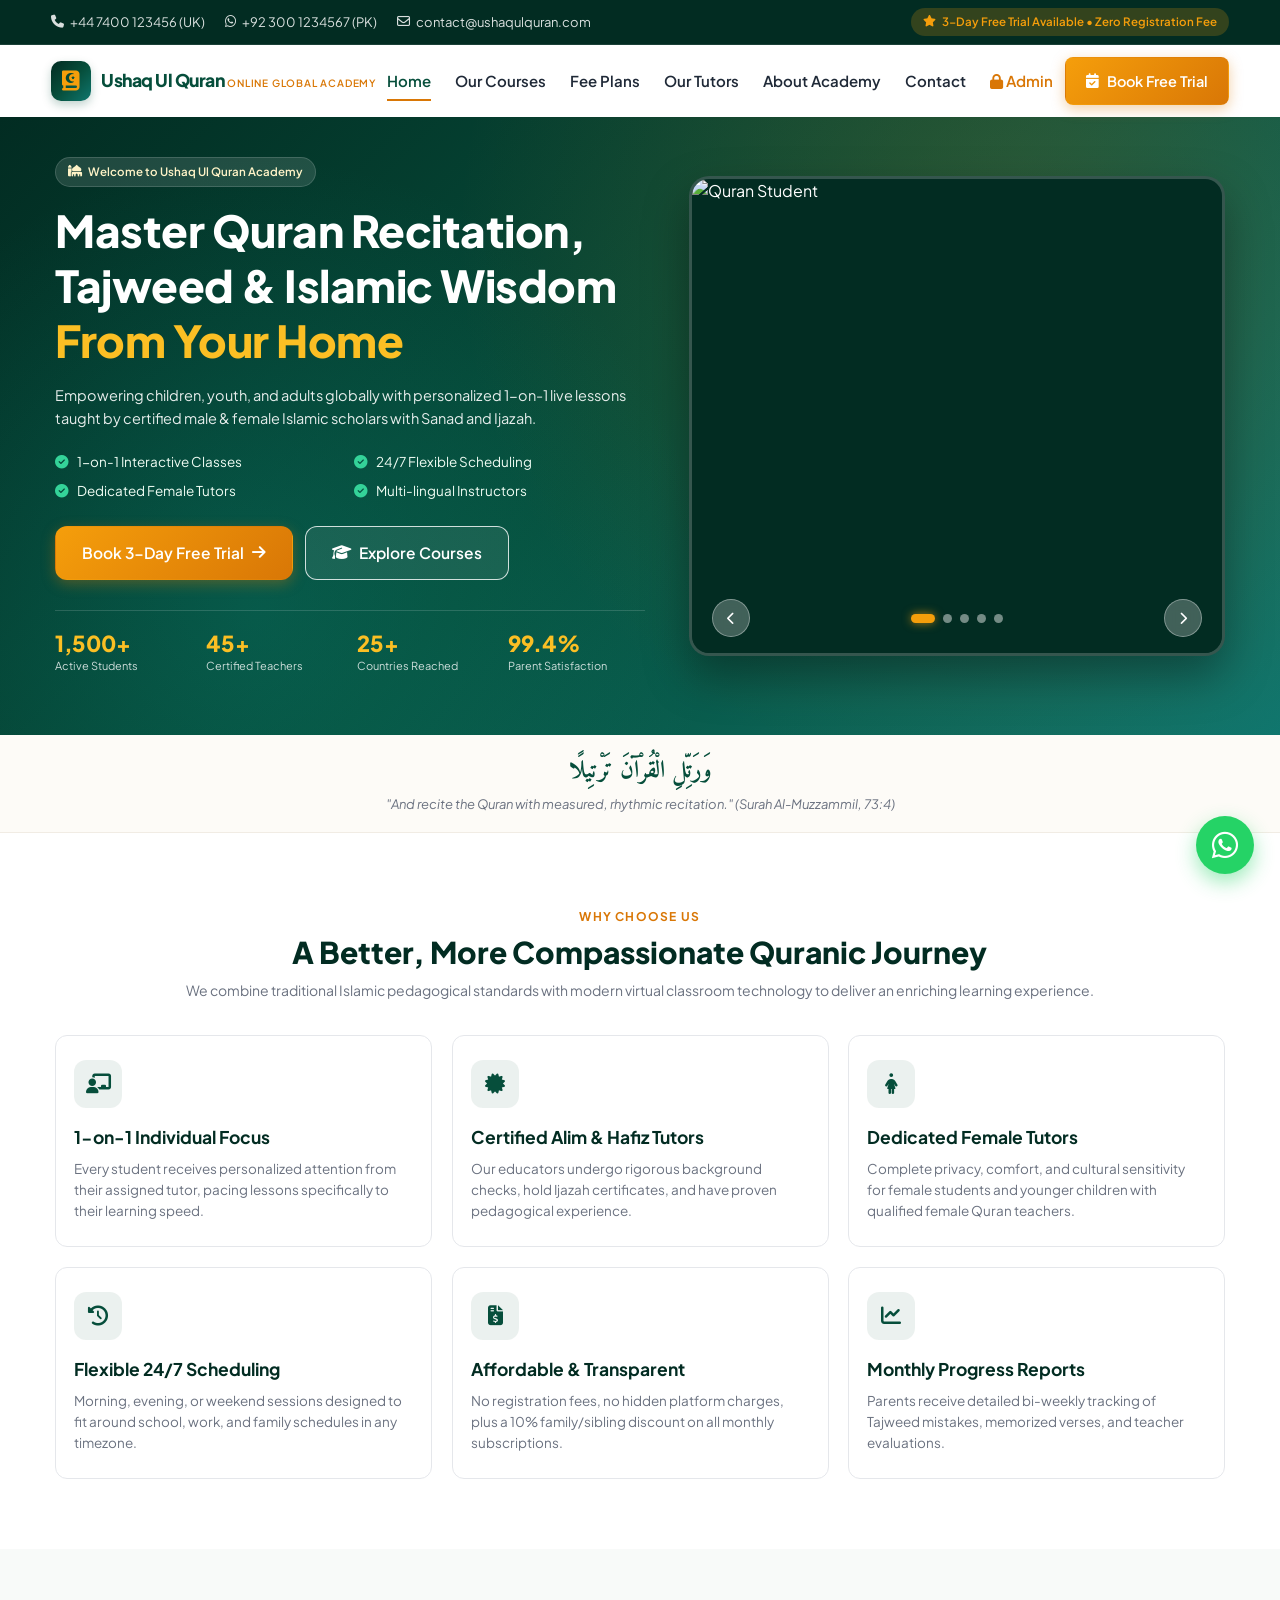
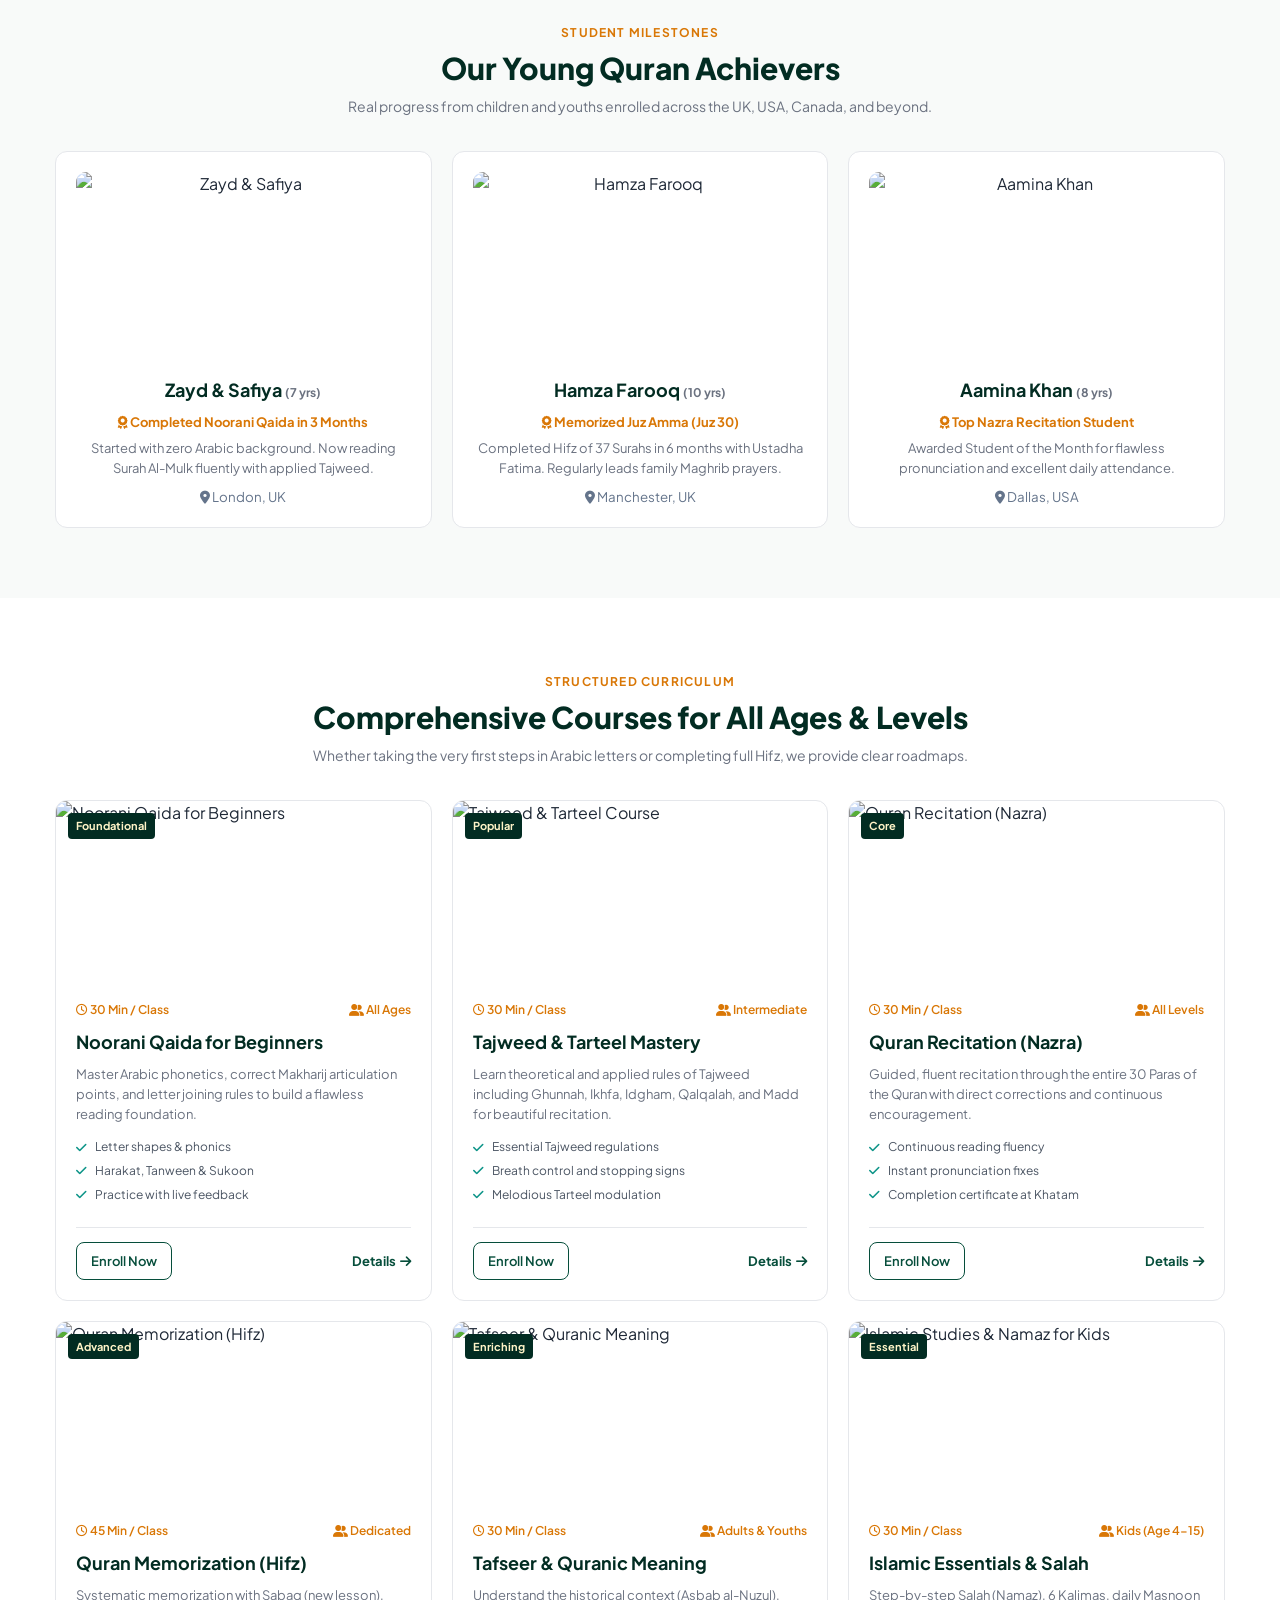
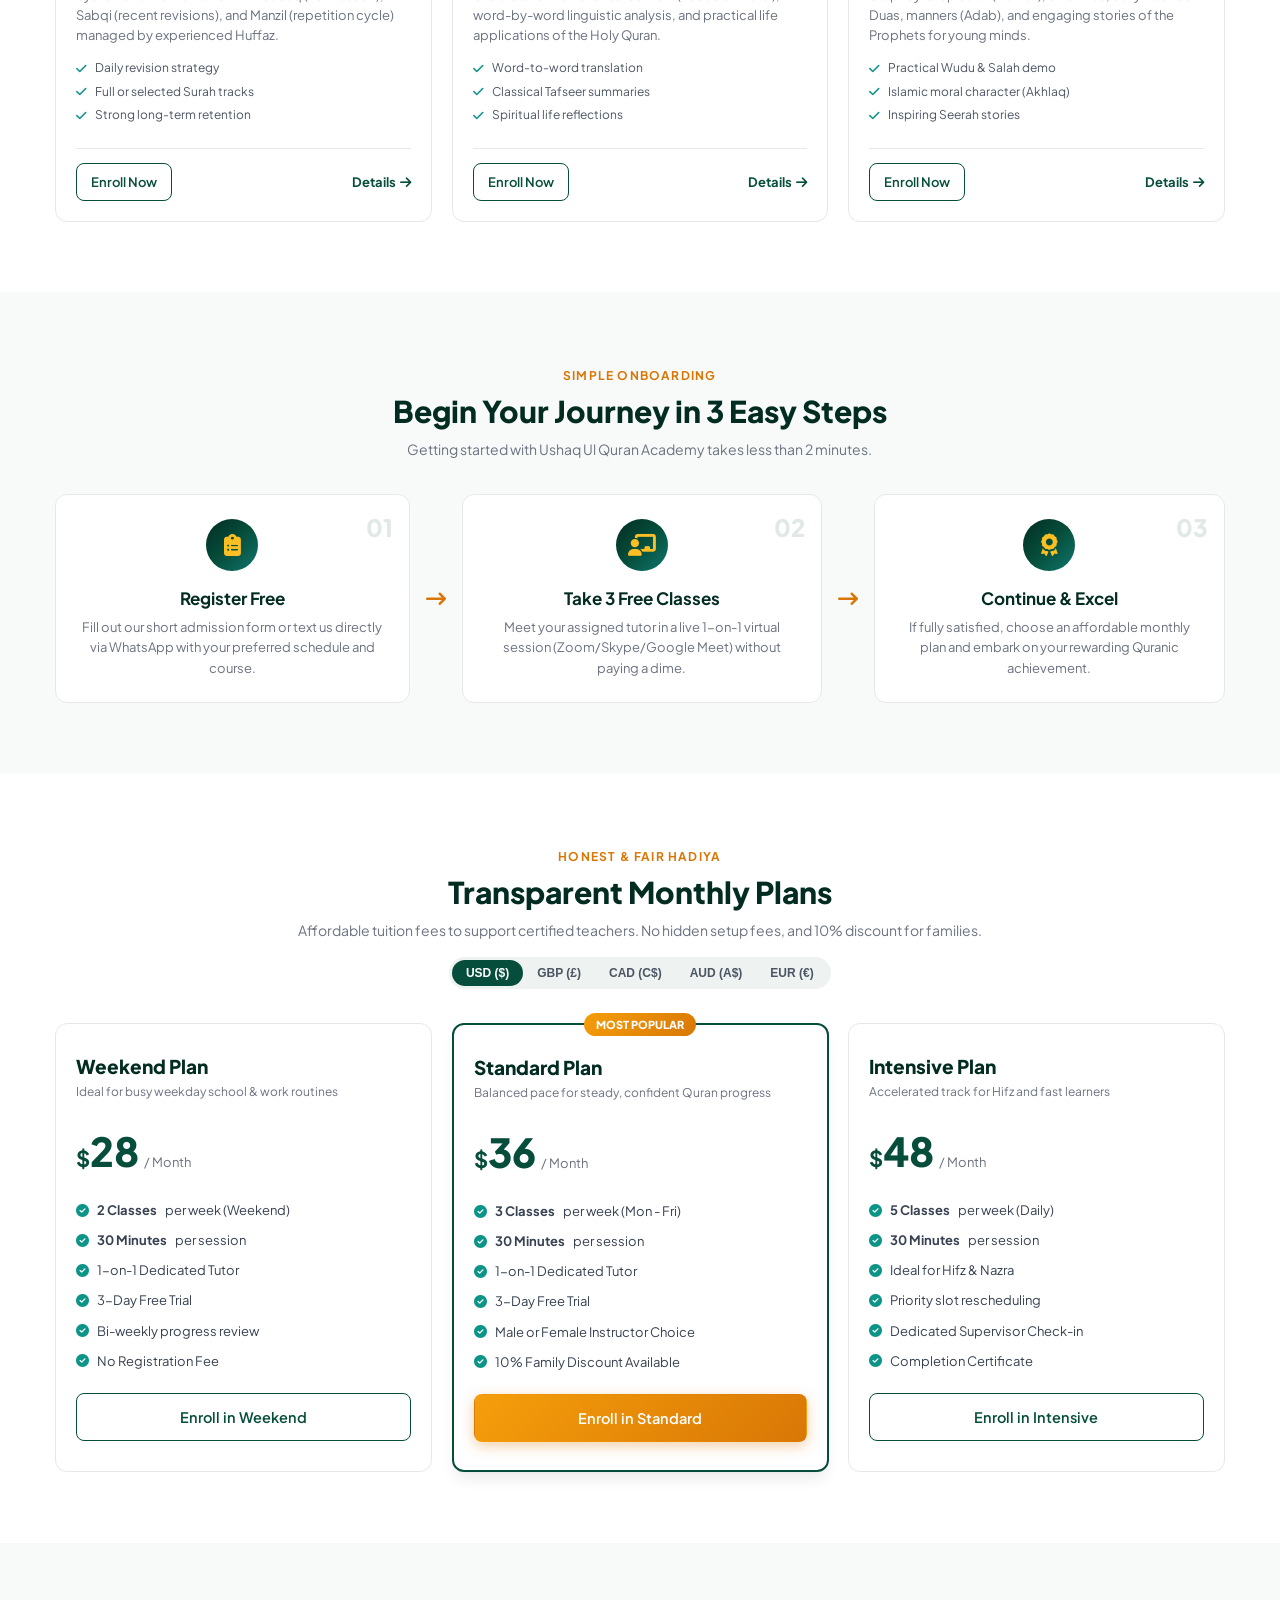
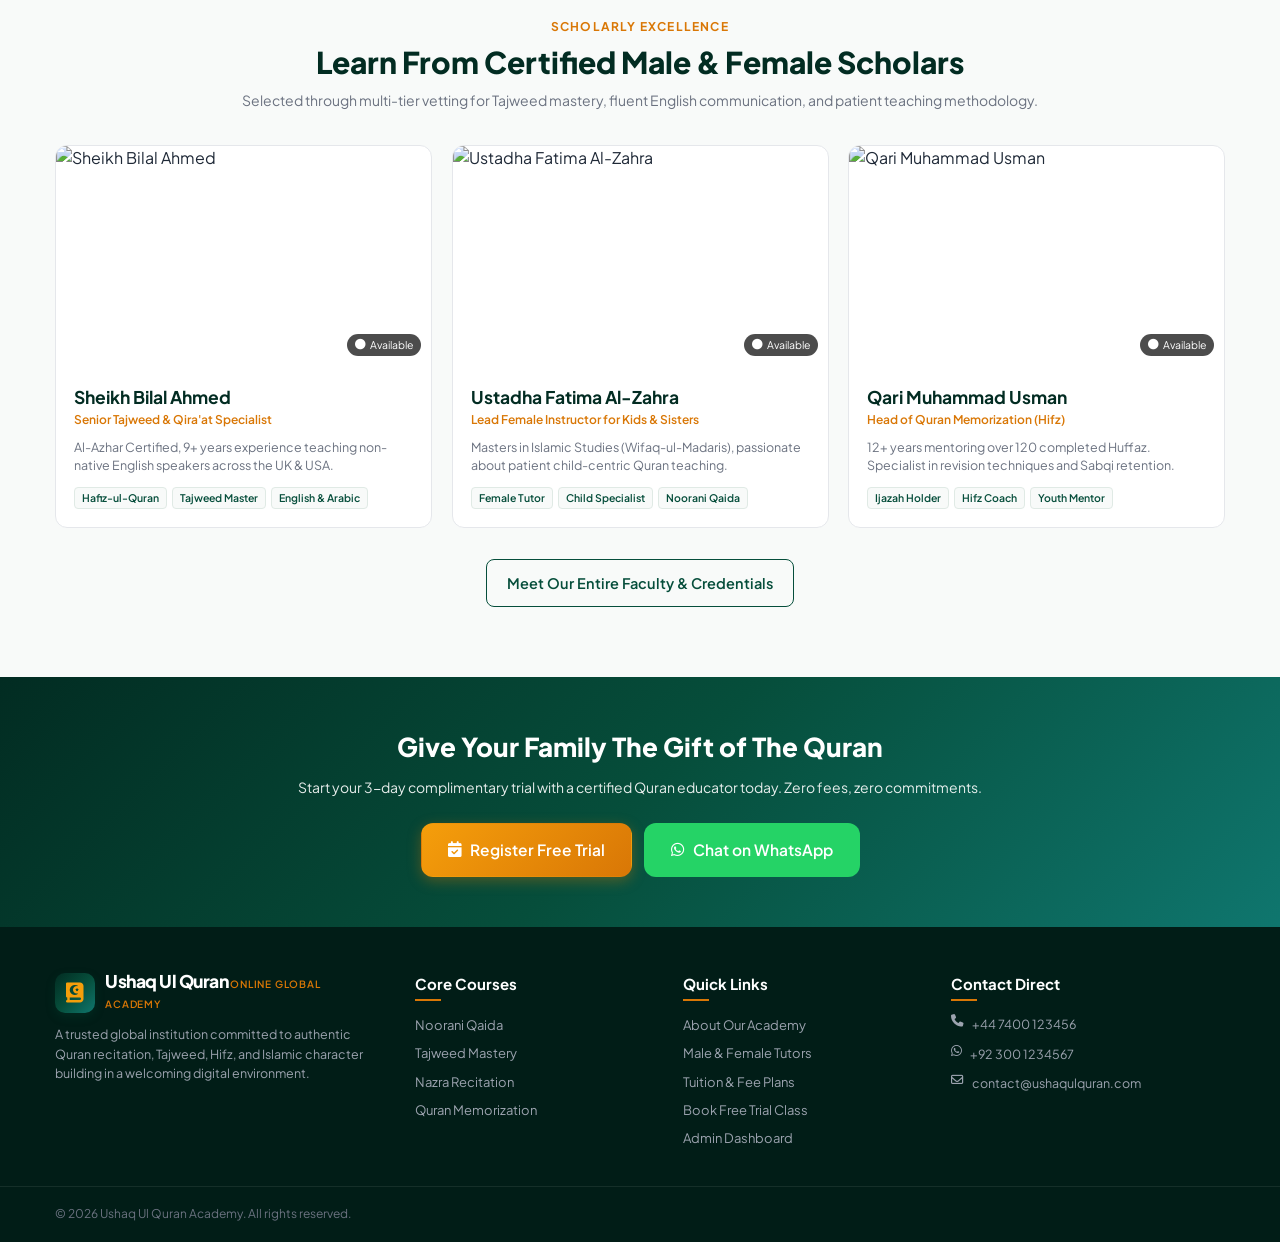
==== commit 09ec3213: "Rename to UshaqUlQuranAcademy and enable dynamic Academy Name and Logo customization from admin side" ====
--- a/index.html
+++ b/index.html
@@ -3,7 +3,7 @@
 <head>
   <meta charset="UTF-8" />
   <meta name="viewport" content="width=device-width, initial-scale=1.0, maximum-scale=5.0" />
-  <title>Ushoq Ul Quran Academy | Live 1-on-1 Online Quran & Islamic Classes</title>
+  <title>Ushaq Ul Quran Academy | Live 1-on-1 Online Quran & Islamic Classes</title>
   <meta name="description" content="Learn Quran online with certified male and female scholars. Tajweed, Noorani Qaida, Hifz, Tafseer, and Arabic classes with flexible schedules & 3 days free trial." />
   <link rel="preconnect" href="https://fonts.googleapis.com">
   <link rel="preconnect" href="https://fonts.gstatic.com" crossorigin>
@@ -27,7 +27,7 @@
         </div>
       </div>
       <div class="preloader-brand">
-        <span class="preloader-title">Ushoq Ul Quran</span>
+        <span class="preloader-title">Ushaq Ul Quran</span>
         <span class="preloader-subtitle">Online Global Academy</span>
       </div>
       <div class="preloader-bar">
@@ -42,7 +42,7 @@
       <div class="top-info">
         <span><i class="fa-solid fa-phone"></i> +44 7400 123456 (UK)</span>
         <span><i class="fa-brands fa-whatsapp"></i> +92 300 1234567 (PK)</span>
-        <span><i class="fa-regular fa-envelope"></i> contact@ushoqulquran.com</span>
+        <span><i class="fa-regular fa-envelope"></i> contact@ushaqulquran.com</span>
       </div>
       <div class="top-actions">
         <span class="badge"><i class="fa-solid fa-star"></i> 3-Day Free Trial Available • Zero Registration Fee</span>
@@ -58,7 +58,7 @@
       <a href="index.html" class="logo">
         <div class="logo-icon"><i class="fa-solid fa-book-quran"></i></div>
         <div class="logo-text">
-          <span class="brand-title">Ushoq Ul Quran</span>
+          <span class="brand-title">Ushaq Ul Quran</span>
           <span class="brand-sub">Online Global Academy</span>
         </div>
       </a>
@@ -88,7 +88,7 @@
     <div class="hero-bg-overlay"></div>
     <div class="container hero-container">
       <div class="hero-content anim-left">
-        <span class="hero-tag"><i class="fa-solid fa-mosque"></i> Welcome to Ushoq Ul Quran Academy</span>
+        <span class="hero-tag"><i class="fa-solid fa-mosque"></i> Welcome to Ushaq Ul Quran Academy</span>
         <h1 class="hero-title">
           Master Quran Recitation, Tajweed & Islamic Wisdom <span class="highlight">From Your Home</span>
         </h1>
@@ -437,7 +437,7 @@
       <div class="section-heading text-center anim-up">
         <span class="sub-title">Simple Onboarding</span>
         <h2>Begin Your Journey in 3 Easy Steps</h2>
-        <p class="section-desc">Getting started with Ushoq Ul Quran Academy takes less than 2 minutes.</p>
+        <p class="section-desc">Getting started with Ushaq Ul Quran Academy takes less than 2 minutes.</p>
       </div>
 
       <div class="steps-grid">
@@ -626,7 +626,7 @@
       <p>Start your 3-day complimentary trial with a certified Quran educator today. Zero fees, zero commitments.</p>
       <div class="cta-banner-buttons">
         <a href="admission.html" class="btn btn-primary btn-lg"><i class="fa-solid fa-calendar-check"></i> Register Free Trial</a>
-        <a href="https://wa.me/923001234567?text=Assalam-o-Alaikum%2C%20I%20am%20interested%20in%20a%20Free%20Trial%20at%20Ushoq%20Ul%20Quran%20Academy" target="_blank" class="btn btn-whatsapp btn-lg">
+        <a href="https://wa.me/923001234567?text=Assalam-o-Alaikum%2C%20I%20am%20interested%20in%20a%20Free%20Trial%20at%20Ushaq%20Ul%20Quran%20Academy" target="_blank" class="btn btn-whatsapp btn-lg">
           <i class="fa-brands fa-whatsapp"></i> Chat on WhatsApp
         </a>
       </div>
@@ -640,7 +640,7 @@
         <div class="logo footer-logo">
           <div class="logo-icon"><i class="fa-solid fa-book-quran"></i></div>
           <div class="logo-text">
-            <span class="brand-title">Ushoq Ul Quran</span>
+            <span class="brand-title">Ushaq Ul Quran</span>
             <span class="brand-sub">Online Global Academy</span>
           </div>
         </div>
@@ -675,7 +675,7 @@
         <div class="contact-info-list">
           <p><i class="fa-solid fa-phone"></i> +44 7400 123456</p>
           <p><i class="fa-brands fa-whatsapp"></i> +92 300 1234567</p>
-          <p><i class="fa-regular fa-envelope"></i> contact@ushoqulquran.com</p>
+          <p><i class="fa-regular fa-envelope"></i> contact@ushaqulquran.com</p>
         </div>
         <!-- Also placed under Contact Direct for high visibility -->
         <div class="footer-socials" style="margin-top:14px;"></div>
@@ -683,7 +683,7 @@
     </div>
     <div class="footer-bottom">
       <div class="container footer-bottom-content">
-        <p>&copy; 2026 Ushoq Ul Quran Academy. All rights reserved.</p>
+        <p>&copy; 2026 Ushaq Ul Quran Academy. All rights reserved.</p>
       </div>
     </div>
   </footer>
--- a/css/style.css
+++ b/css/style.css
@@ -1,5 +1,5 @@
 /* ==========================================================================
-   Ushoq Ul Quran Academy - Custom CSS Design System
+   Ushaq Ul Quran Academy - Custom CSS Design System
    Mobile-First Architecture & Fully Responsive Across All Devices
    ========================================================================== */
 
